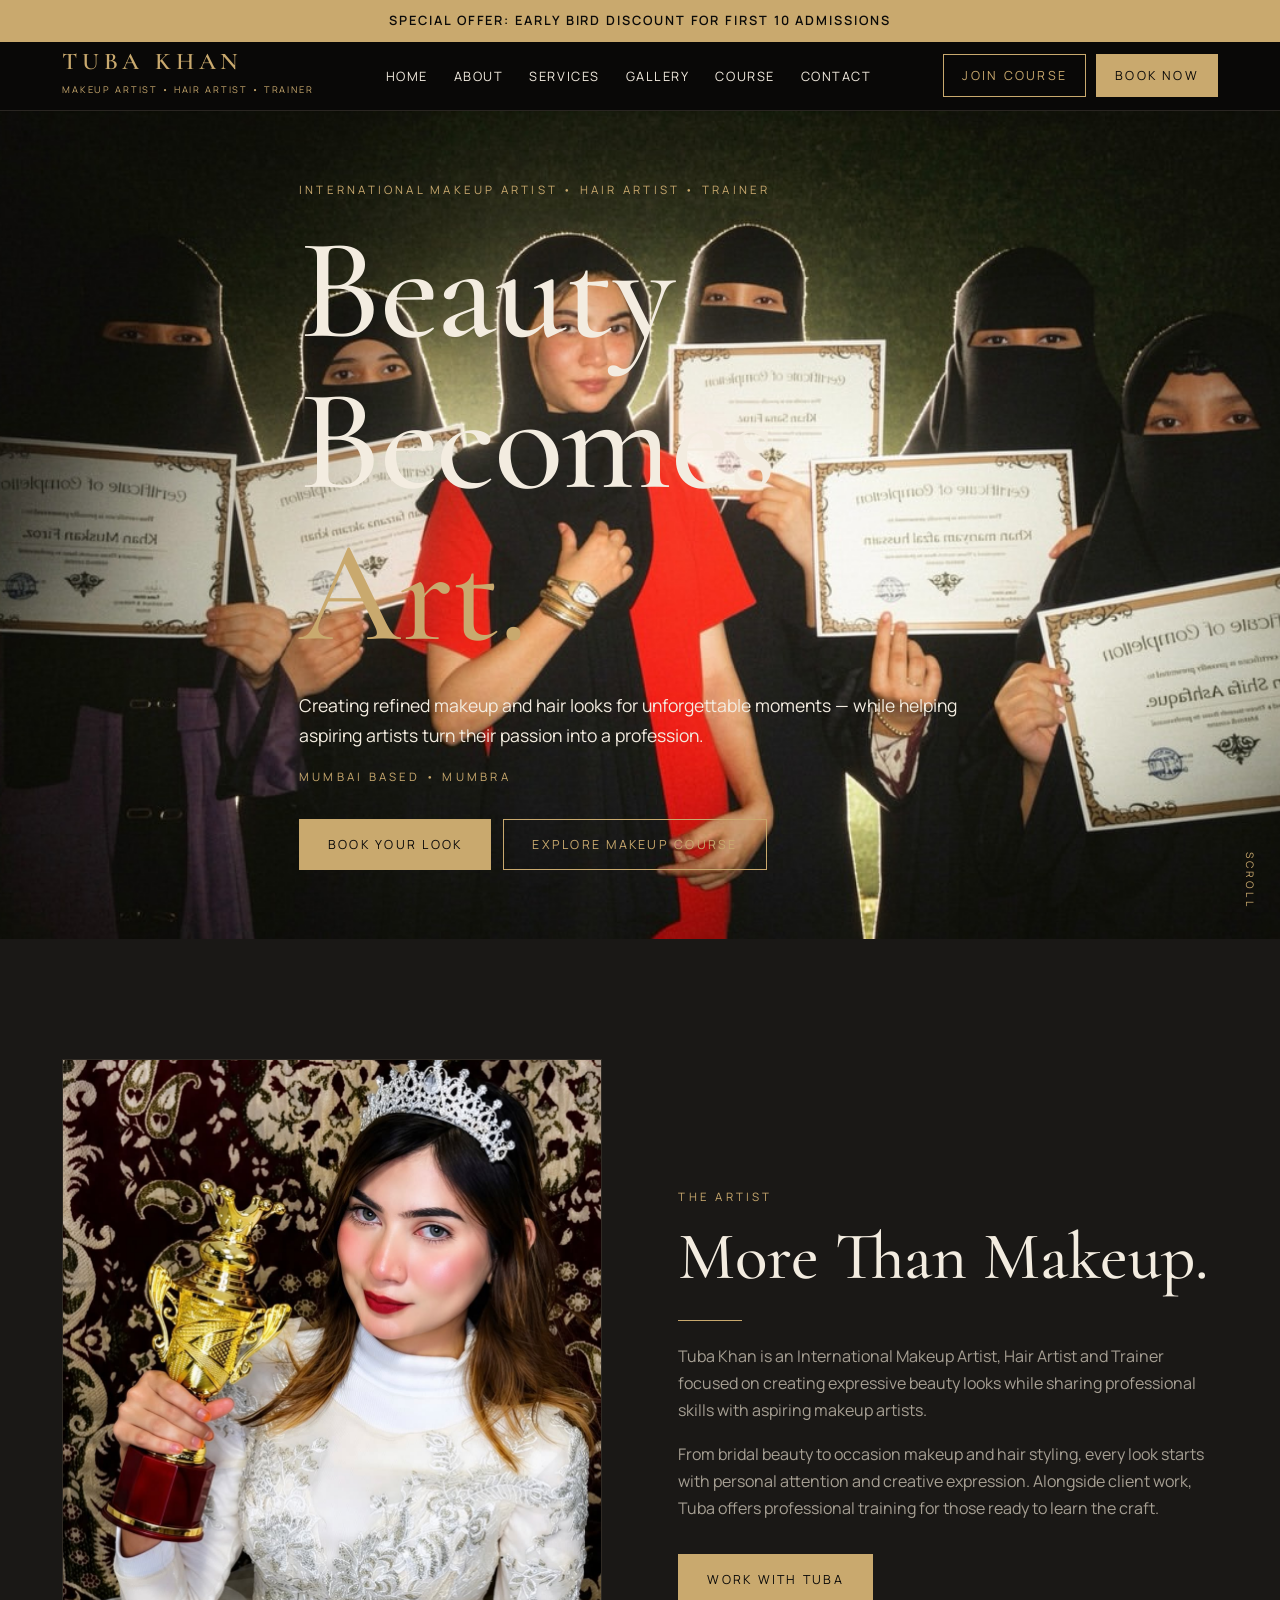
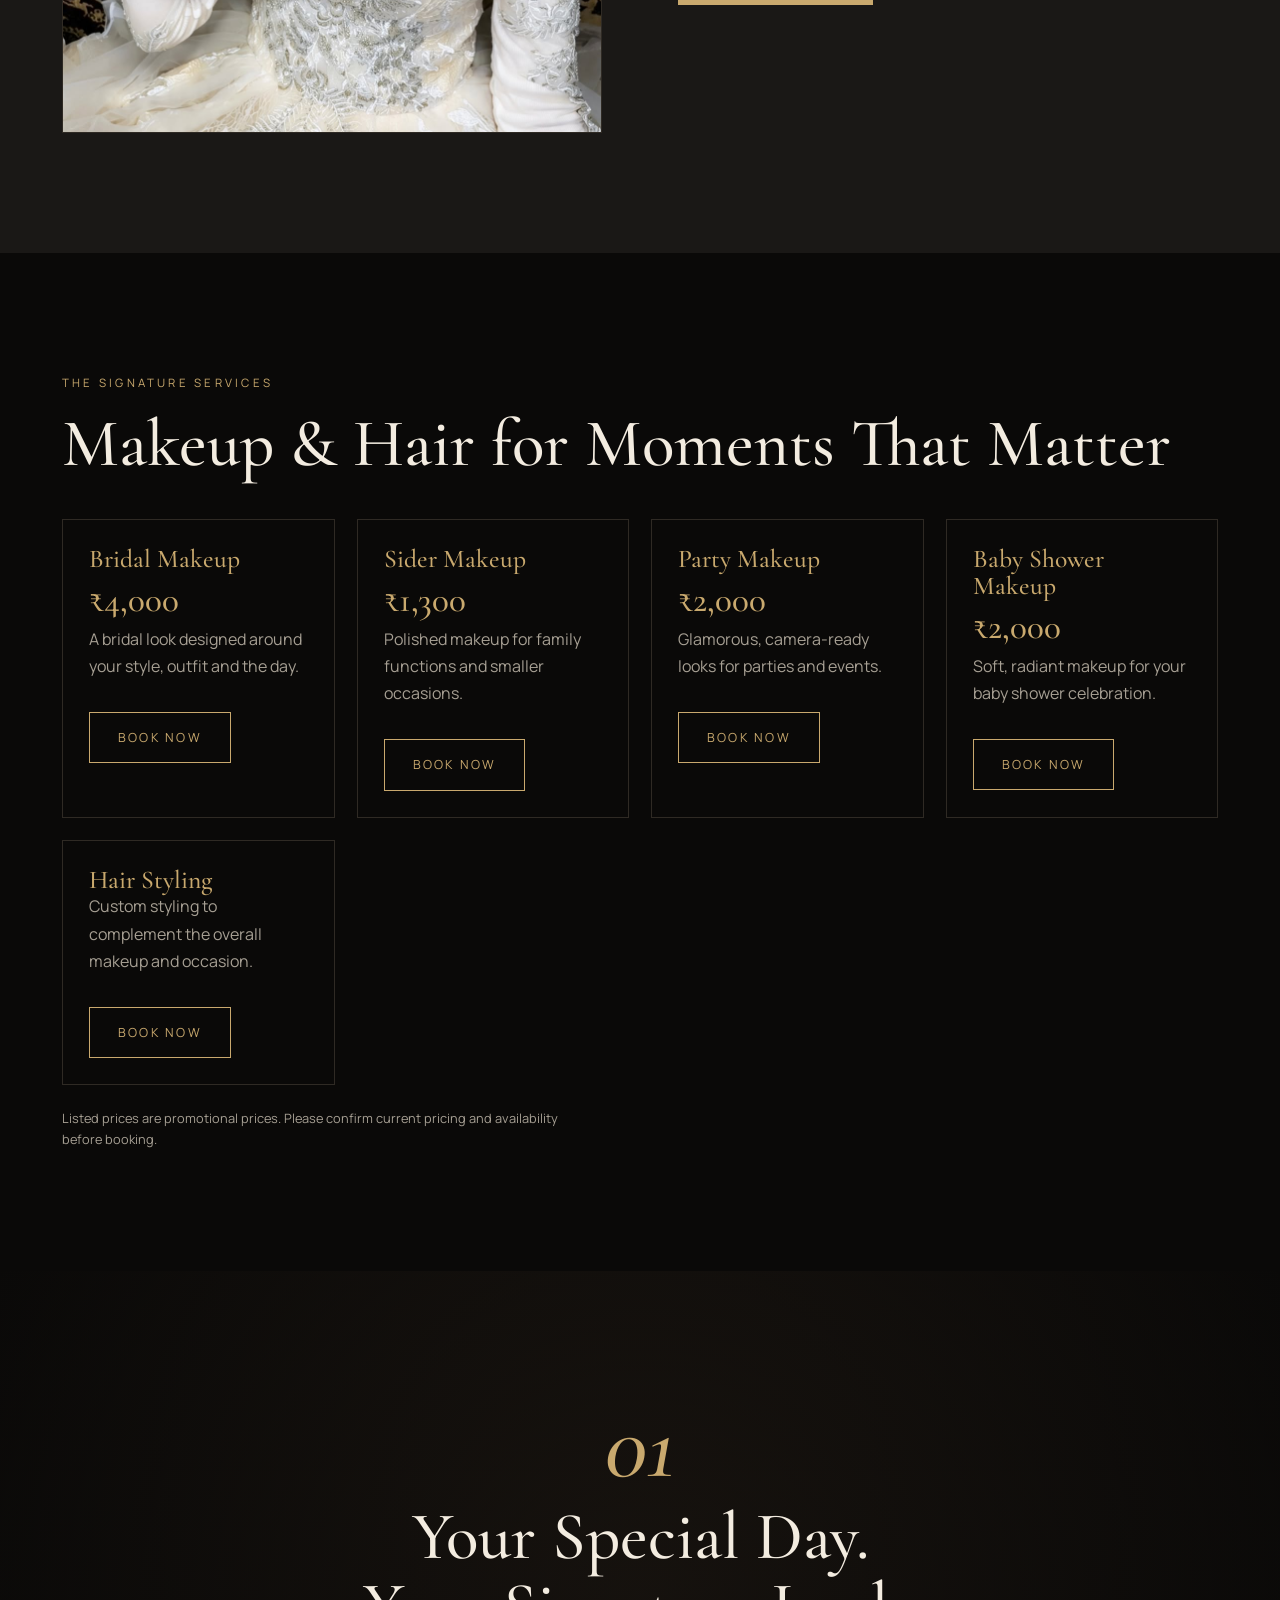
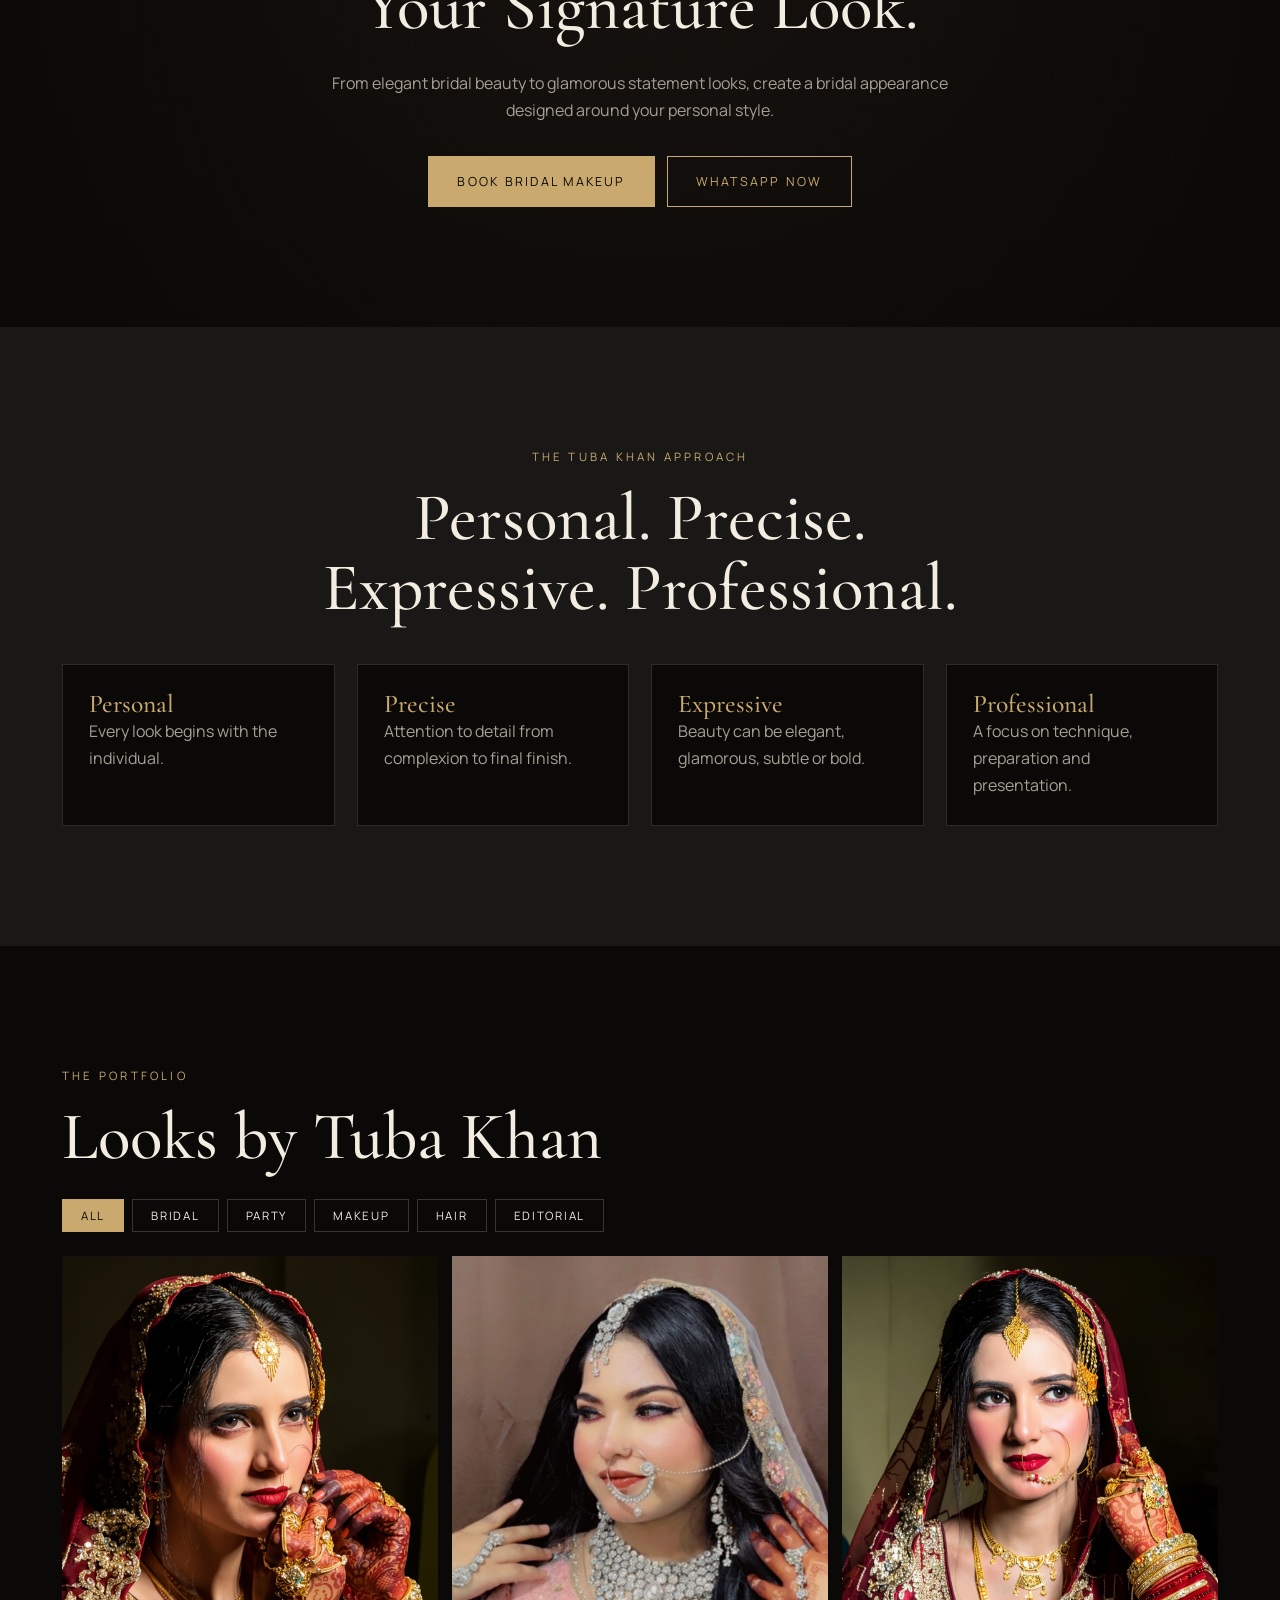
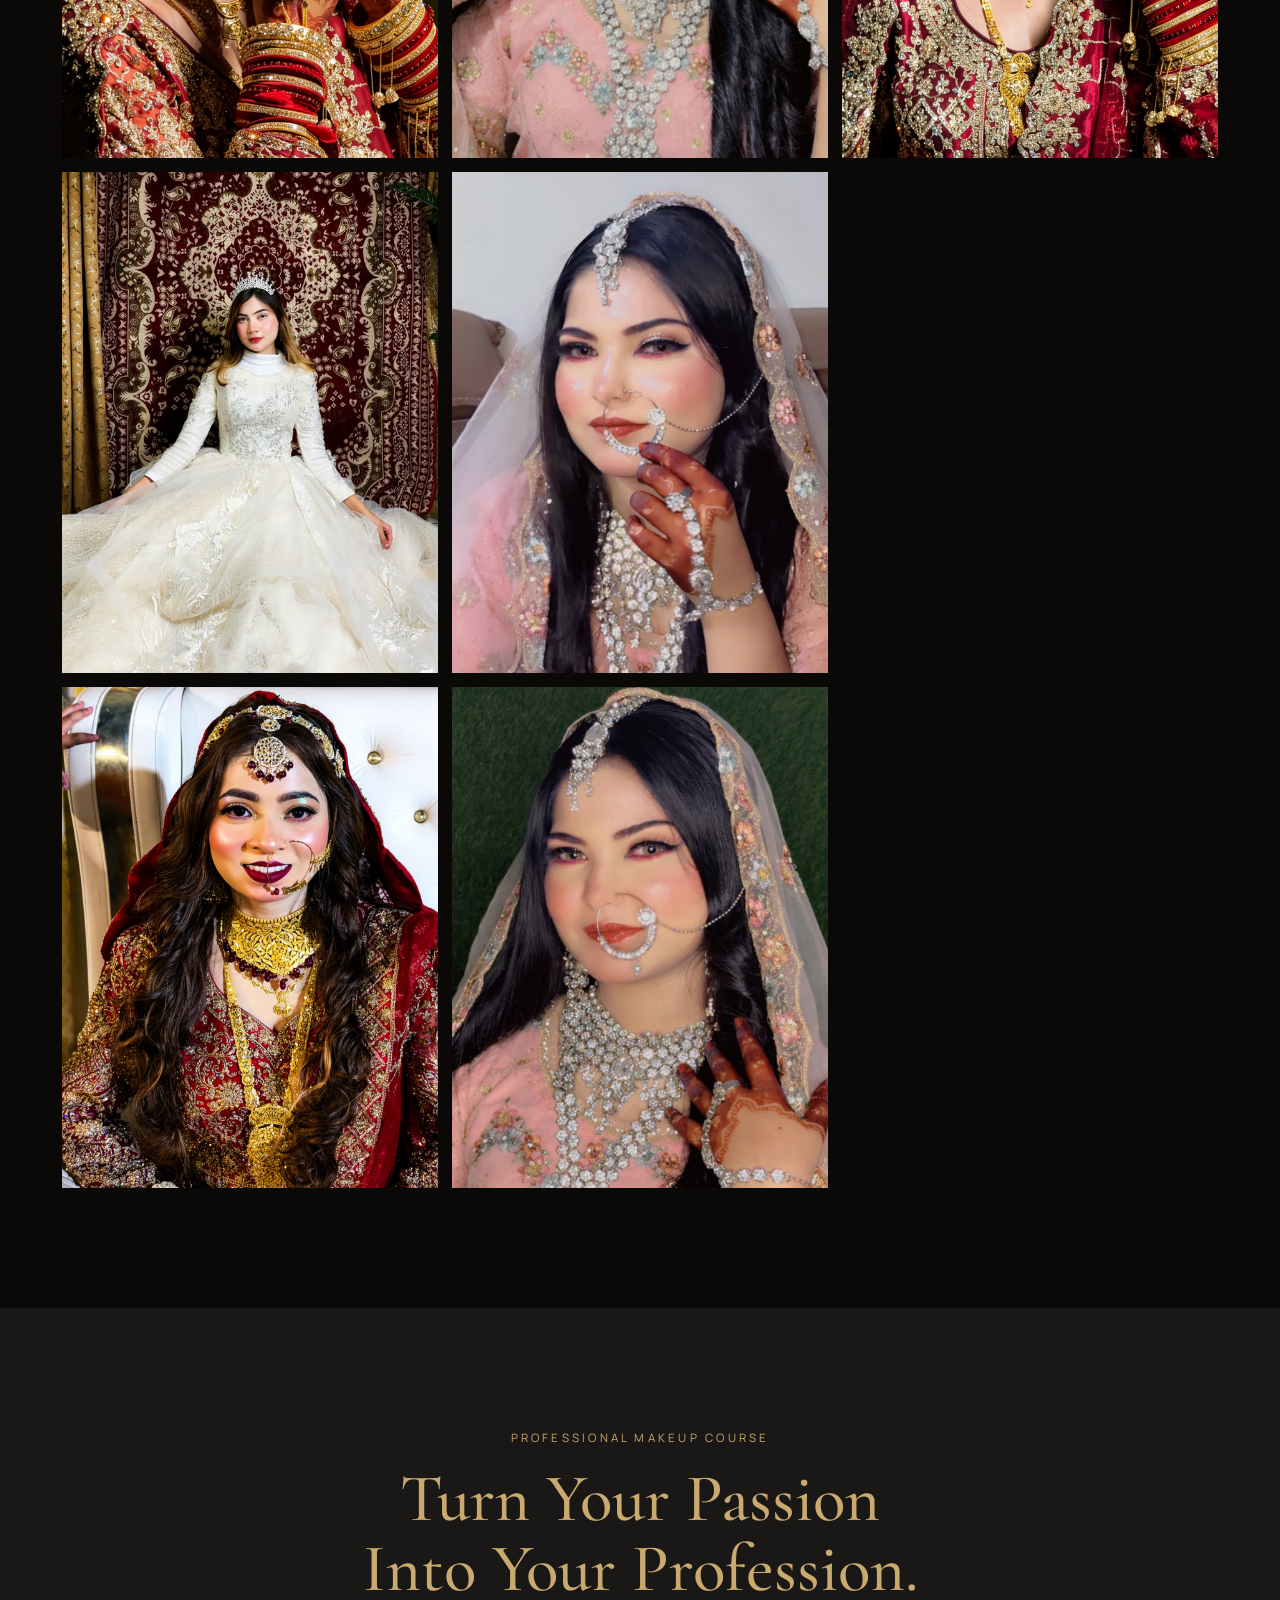
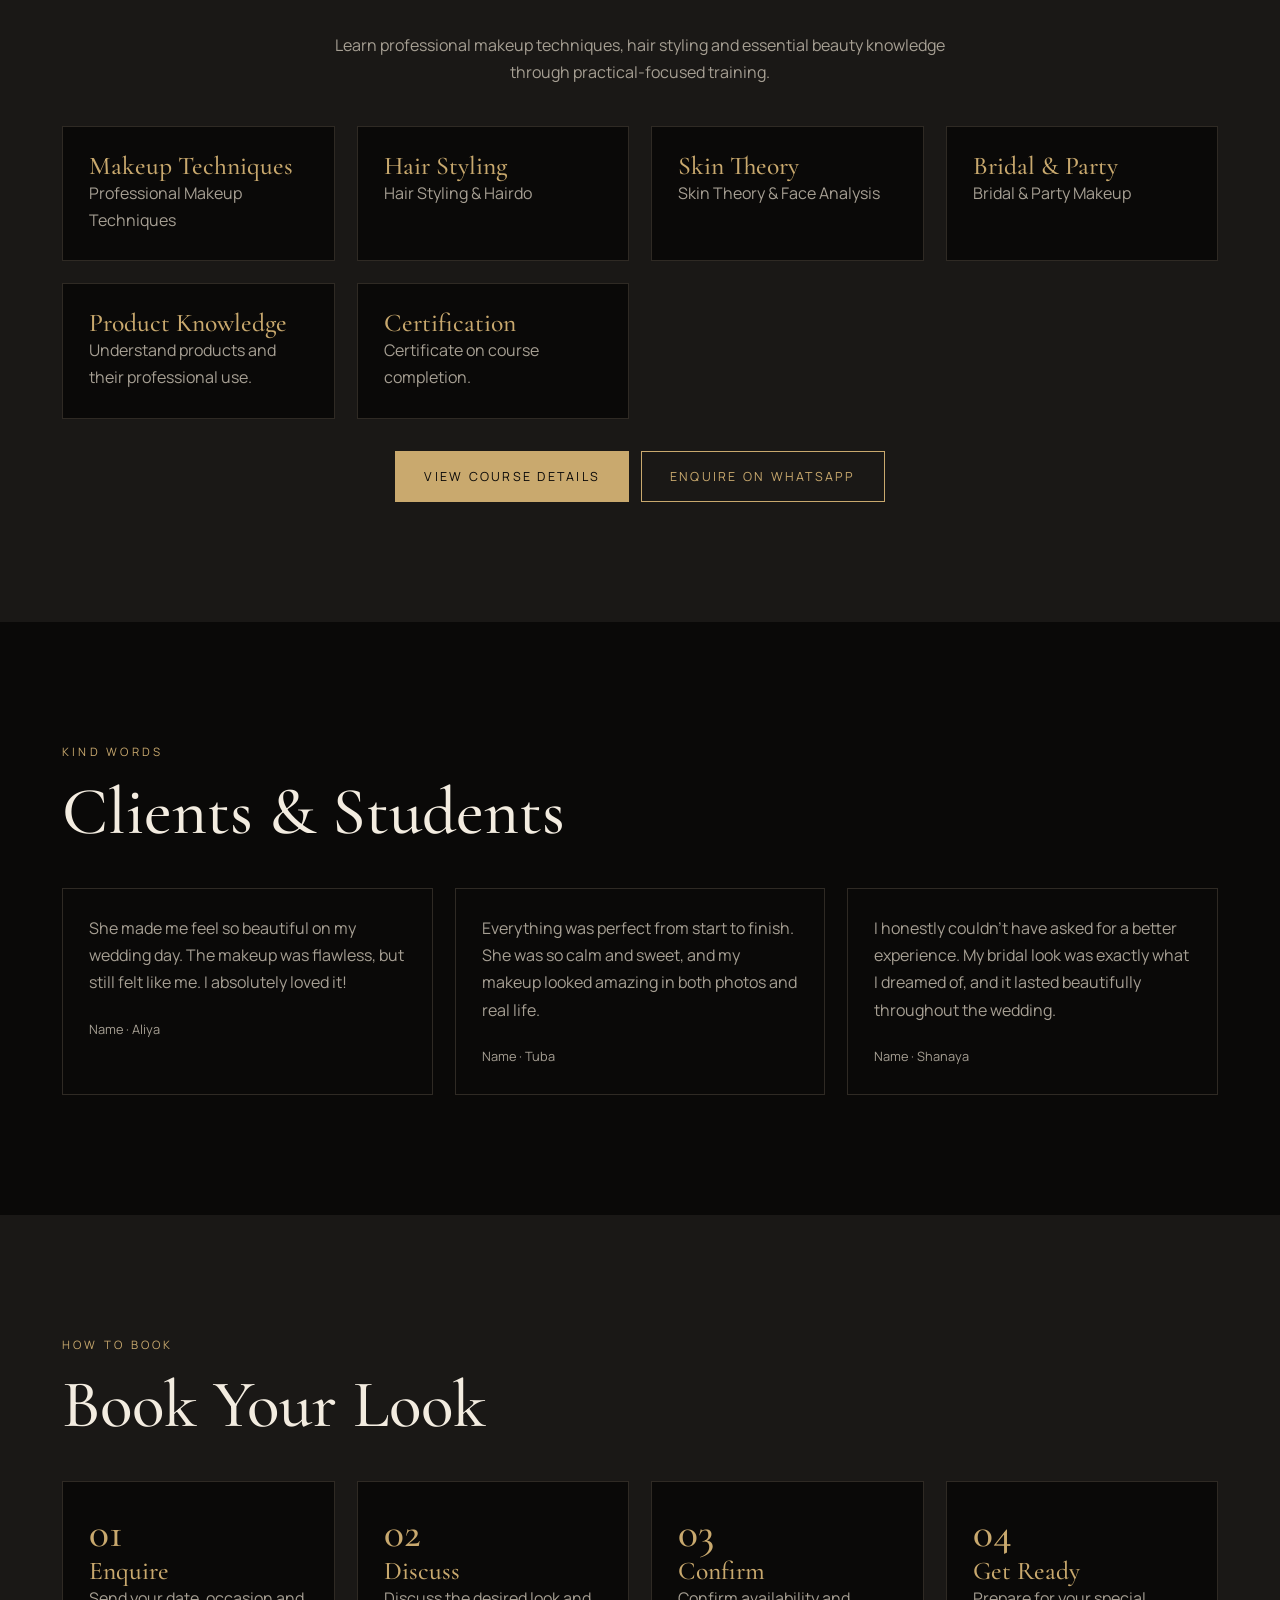
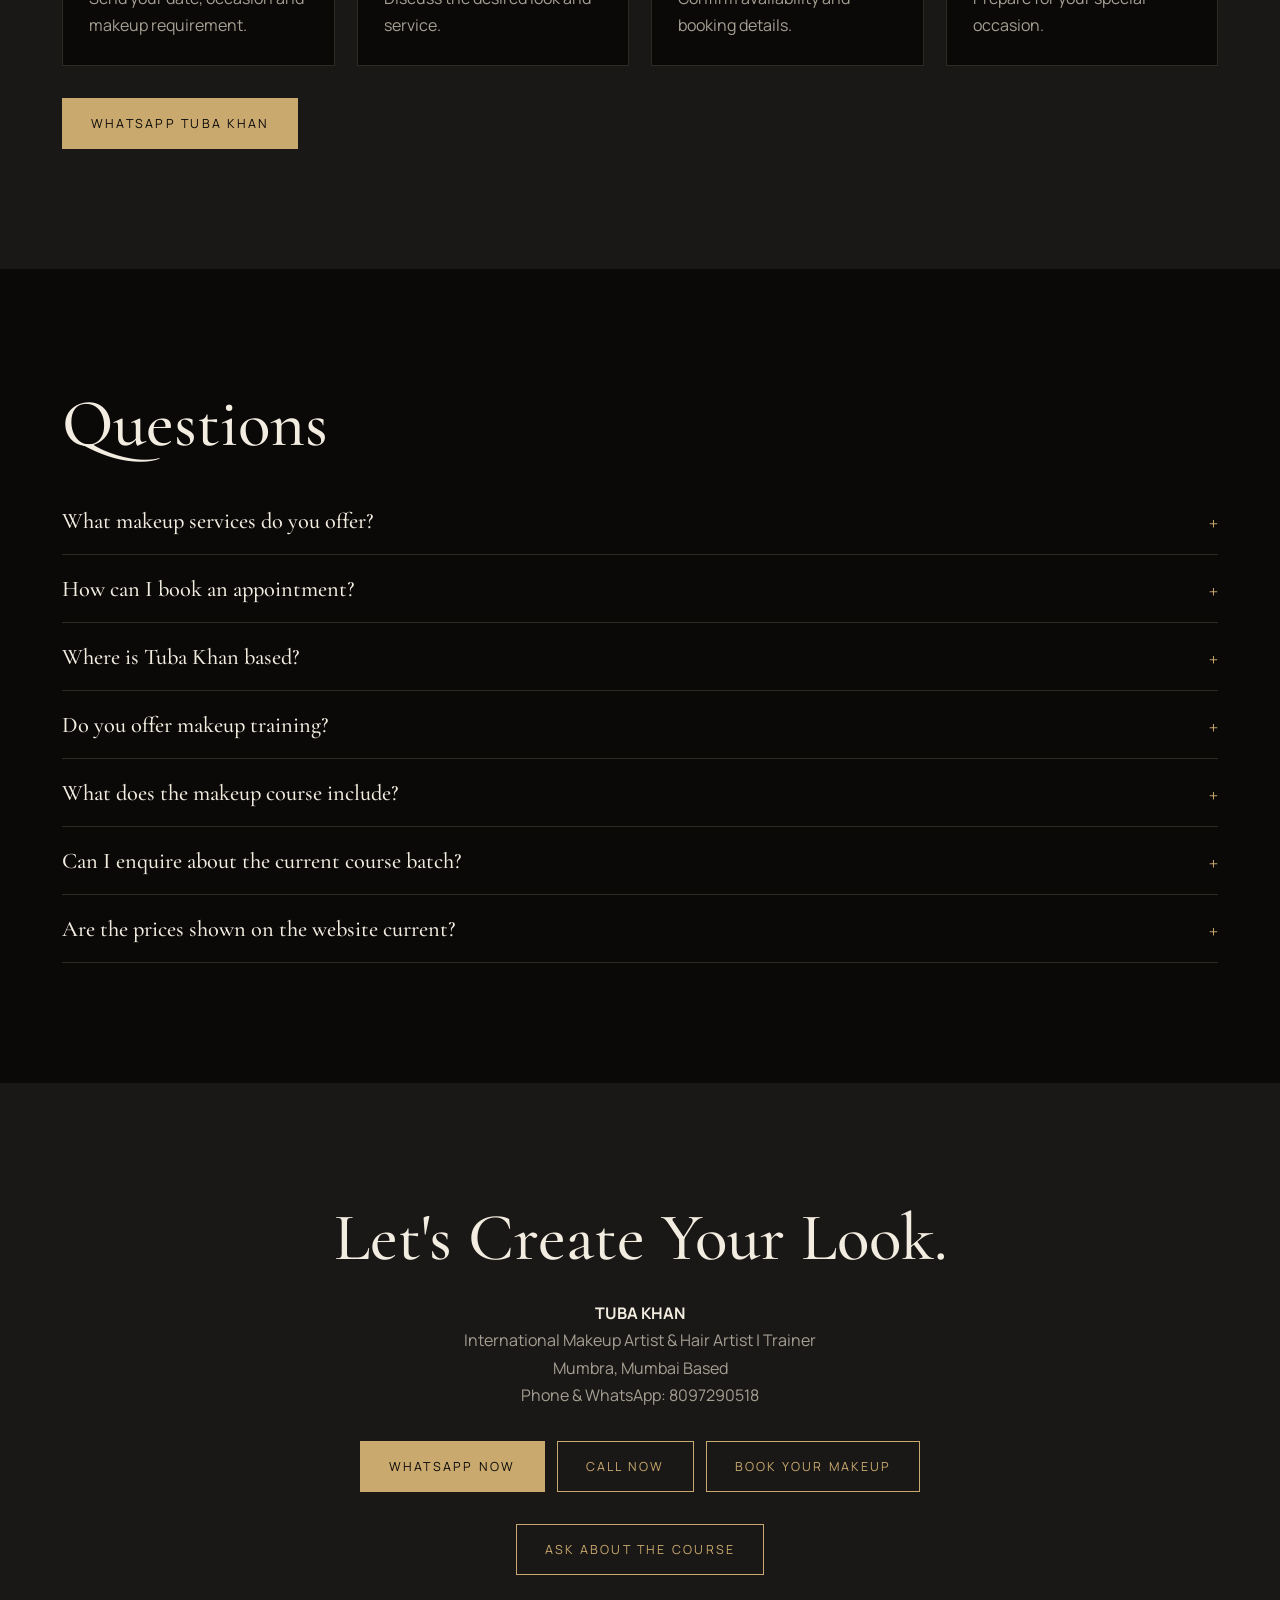
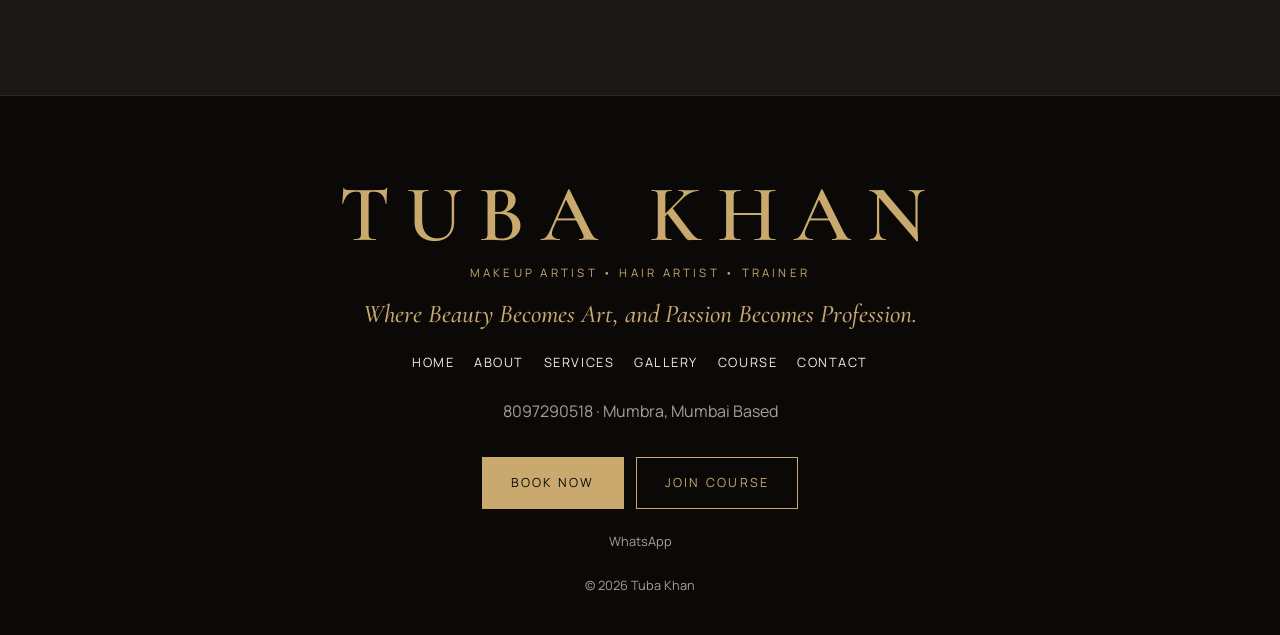
==== index.html @ ccaae935 "Tuba Makeup" ====
<!DOCTYPE html>
<html lang="en">
<head>
<meta charset="utf-8">
<meta name="viewport" content="width=device-width,initial-scale=1">
<title>Tuba Khan | International Makeup Artist, Hair Artist &amp; Trainer</title>
<meta name="description" content="Tuba Khan is an International Makeup Artist, Hair Artist and Trainer based in Mumbra, Mumbai, offering bridal and occasion makeup services along with professional makeup training.">
<link rel="canonical" href="https://YOUR-DOMAIN.com/"><!-- Replace with real domain -->
<meta property="og:title" content="Tuba Khan | Makeup Artist, Hair Artist &amp; Trainer">
<meta property="og:description" content="Bridal and occasion makeup, hair styling and professional makeup training in Mumbra, Mumbai.">
<meta property="og:type" content="website">
<meta property="og:image" content="images/hero/hero.jpg">
<link rel="preconnect" href="https://fonts.googleapis.com"><link rel="preconnect" href="https://fonts.gstatic.com" crossorigin>
<link href="https://fonts.googleapis.com/css2?family=Cormorant+Garamond:ital,wght@0,500;0,600;1,500&family=Manrope:wght@400;600&display=swap" rel="stylesheet">
<link rel="stylesheet" href="css/style.css">
<script type="application/ld+json">{"@context":"https://schema.org","@type":"Person","name":"Tuba Khan","jobTitle":"International Makeup Artist & Hair Artist | Trainer","telephone":"+918097290518","address":{"@type":"PostalAddress","addressLocality":"Mumbra, Mumbai","addressCountry":"IN"}}</script>
</head>
<body id="top">
<div id="site-header"></div>
<main>

<!-- HERO: put a strong photo at images/hero/hero.jpg -->
<section class="hero">
  <img class="bg" src="images/hero/hero.jpg" alt="Bridal makeup by Tuba Khan" onerror="this.remove()">
  <div class="wrap">
    <span class="lbl">International Makeup Artist • Hair Artist • Trainer</span>
    <h1><span>Beauty</span><span>Becomes</span><span>Art.</span></h1>
    <p style="margin-top:1.4rem;font-size:1.1rem;color:var(--iv)">Creating refined makeup and hair looks for unforgettable moments — while helping aspiring artists turn their passion into a profession.</p>
    <p class="lbl" style="margin-top:1rem">Mumbai Based • Mumbra</p>
    <div class="btns"><a class="btn fill" data-wa="general" href="#">Book Your Look</a><a class="btn" href="course.html">Explore Makeup Course</a></div>
  </div>
  <span class="scroll">SCROLL</span>
</section>

<section class="alt" id="about">
  <div class="wrap split">
    <div data-img="images/artist/tuba-khan.jpg" data-alt="Portrait of Tuba Khan"></div>
    <div>
      <span class="lbl">The Artist</span>
      <h2>More Than Makeup.</h2>
      <div class="rule"></div>
      <p>Tuba Khan is an International Makeup Artist, Hair Artist and Trainer focused on creating expressive beauty looks while sharing professional skills with aspiring makeup artists.</p>
      <p style="margin-top:1rem">From bridal beauty to occasion makeup and hair styling, every look starts with personal attention and creative expression. Alongside client work, Tuba offers professional training for those ready to learn the craft.</p>
      <div class="btns"><a class="btn fill" data-wa="general" href="#">Work With Tuba</a></div>
    </div>
  </div>
</section>

<section id="services">
  <div class="wrap">
    <span class="lbl">The Signature Services</span>
    <h2>Makeup &amp; Hair for Moments That Matter</h2>
    <div class="grid" id="service-list"></div>
    <p class="note">Listed prices are promotional prices. Please confirm current pricing and availability before booking.</p>
  </div>
</section>

<section class="bridal">
  <div class="wrap">
    <p class="big" style="font-size:6rem;margin:auto">01</p>
    <h2>Your Special Day.<br>Your Signature Look.</h2>
    <p>From elegant bridal beauty to glamorous statement looks, create a bridal appearance designed around your personal style.</p>
    <div class="btns"><a class="btn fill" data-wa="general" href="#">Book Bridal Makeup</a><a class="btn" data-wa="general" href="#">WhatsApp Now</a></div>
  </div>
</section>

<section class="alt">
  <div class="wrap center">
    <span class="lbl">The Tuba Khan Approach</span>
    <h2>Personal. Precise.<br>Expressive. Professional.</h2>
    <div class="grid" style="text-align:left">
      <div class="card"><h3>Personal</h3><p>Every look begins with the individual.</p></div>
      <div class="card"><h3>Precise</h3><p>Attention to detail from complexion to final finish.</p></div>
      <div class="card"><h3>Expressive</h3><p>Beauty can be elegant, glamorous, subtle or bold.</p></div>
      <div class="card"><h3>Professional</h3><p>A focus on technique, preparation and presentation.</p></div>
    </div>
  </div>
</section>

<section id="gallery">
  <div class="wrap">
    <span class="lbl">The Portfolio</span>
    <h2>Looks by Tuba Khan</h2>
    <!-- Add new gallery images to images/gallery/ and add one entry to galleryImages in script.js. -->
    <div class="filters" id="filters"></div>
    <div class="masonry" id="gallery-grid"></div>
  </div>
</section>

<section class="alt center">
  <div class="wrap">
    <span class="lbl">Professional Makeup Course</span>
    <h2 style="color:var(--gd)">Turn Your Passion<br>Into Your Profession.</h2>
    <p>Learn professional makeup techniques, hair styling and essential beauty knowledge through practical-focused training.</p>
    <div class="grid" style="text-align:left">
      <div class="card"><h3>Makeup Techniques</h3><p>Professional Makeup Techniques</p></div>
      <div class="card"><h3>Hair Styling</h3><p>Hair Styling &amp; Hairdo</p></div>
      <div class="card"><h3>Skin Theory</h3><p>Skin Theory &amp; Face Analysis</p></div>
      <div class="card"><h3>Bridal &amp; Party</h3><p>Bridal &amp; Party Makeup</p></div>
      <div class="card"><h3>Product Knowledge</h3><p>Understand products and their professional use.</p></div>
      <div class="card"><h3>Certification</h3><p>Certificate on course completion.</p></div>
    </div>
    <div class="btns" style="justify-content:center"><a class="btn fill" href="course.html">View Course Details</a><a class="btn" data-wa="course" href="#">Enquire on WhatsApp</a></div>
  </div>
</section>

<section>
  <div class="wrap">
    <span class="lbl">Kind Words</span>
    <h2>Clients &amp; Students</h2>
    <div class="grid">
      <!-- Replace with verified client/student testimonial -->
      <div class="card"><p>She made me feel so beautiful on my wedding day. The makeup was flawless, but still felt like me. I absolutely loved it!</p><p class="note">Name · Aliya</p></div>
      <!-- Replace with verified client/student testimonial -->
      <div class="card"><p>Everything was perfect from start to finish. She was so calm and sweet, and my makeup looked amazing in both photos and real life.</p><p class="note">Name · Tuba</p></div>
      <!-- Replace with verified client/student testimonial -->
      <div class="card"><p>I honestly couldn’t have asked for a better experience. My bridal look was exactly what I dreamed of, and it lasted beautifully throughout the wedding.</p><p class="note">Name · Shanaya</p></div>
    </div>
  </div>
</section>

<section class="alt">
  <div class="wrap">
    <span class="lbl">How to book</span>
    <h2>Book Your Look</h2>
    <div class="grid steps">
      <div class="card"><h3>Enquire</h3><p>Send your date, occasion and makeup requirement.</p></div>
      <div class="card"><h3>Discuss</h3><p>Discuss the desired look and service.</p></div>
      <div class="card"><h3>Confirm</h3><p>Confirm availability and booking details.</p></div>
      <div class="card"><h3>Get Ready</h3><p>Prepare for your special occasion.</p></div>
    </div>
    <div class="btns"><a class="btn fill" data-wa="general" href="#">WhatsApp Tuba Khan</a></div>
  </div>
</section>

<section>
  <div class="wrap">
    <h2>Questions</h2>
    <details><summary>What makeup services do you offer?</summary><p>Bridal makeup, sider makeup, party makeup, baby shower makeup and other occasion-based makeup services.</p></details>
    <details><summary>How can I book an appointment?</summary><p>Contact Tuba Khan through WhatsApp or phone.</p></details>
    <details><summary>Where is Tuba Khan based?</summary><p>Mumbra, Mumbai based.</p></details>
    <details><summary>Do you offer makeup training?</summary><p>Yes. Professional makeup training is offered.</p></details>
    <details><summary>What does the makeup course include?</summary><p>Professional makeup techniques, hair styling, skin theory and face analysis, bridal and party makeup, product knowledge, practical training and certification.</p></details>
    <details><summary>Can I enquire about the current course batch?</summary><p>Yes. Contact directly through WhatsApp for current batch information.</p></details>
    <details><summary>Are the prices shown on the website current?</summary><p>Prices displayed from promotional material should be confirmed directly before booking.</p></details>
  </div>
</section>

<section class="alt center" id="contact">
  <div class="wrap">
    <h2>Let's Create Your Look.</h2>
    <p><strong style="color:var(--iv)">TUBA KHAN</strong><br>International Makeup Artist &amp; Hair Artist | Trainer<br>Mumbra, Mumbai Based<br>Phone &amp; WhatsApp: 8097290518</p>
    <div class="btns" style="justify-content:center"><a class="btn fill" data-wa="general" href="#">WhatsApp Now</a><a class="btn" data-tel href="#">Call Now</a><a class="btn" data-wa="general" href="#">Book Your Makeup</a></div>
    <div class="btns" style="justify-content:center"><a class="btn" data-wa="course" href="#">Ask About the Course</a></div>
  </div>
</section>

</main>
<div id="site-footer"></div>
<script src="js/script.js"></script>
</body>
</html>
---- css/style.css ----
/* TUBA KHAN — Black-tie beauty. Edit colours here. */
:root {
    --bk: #0a0908;
    --ch: #1a1816;
    --gd: #c9a96e;
    --iv: #f3ece0;
    --rs: #b99a94;
    --mut: #a69f93;
    --hd: "Cormorant Garamond", Georgia, serif;
    --bd: Manrope, system-ui, sans-serif
}


* {
    box-sizing: border-box;
    margin: 0
}

html {
    scroll-behavior: smooth;
    scroll-padding-top: 80px
}

body {
    background: var(--bk);
    color: var(--iv);
    font: 400 16px/1.7 var(--bd);
    overflow-x: hidden;
    padding-bottom: 56px
}

img {
    max-width: 100%;
    display: block
}

a {
    color: inherit;
    text-decoration: none
}

:focus-visible {
    outline: 2px solid var(--gd);
    outline-offset: 3px
}

h1,
h2,
h3 {
    font-family: var(--hd);
    font-weight: 500;
    line-height: 1.05;
    color: var(--iv)
}

h1 {
    font-size: clamp(3.4rem, 13vw, 9rem);
    letter-spacing: -.01em
}

h2 {
    font-size: clamp(2.2rem, 6vw, 4.2rem);
    margin-bottom: .4em
}

h3 {
    font-size: 1.6rem;
    color: var(--gd)
}

p {
    max-width: 62ch;
    color: var(--mut)
}

.wrap {
    max-width: 1200px;
    margin: auto;
    padding: 0 22px
}

section {
    padding: clamp(64px, 10vw, 120px) 0
}

.alt {
    background: var(--ch)
}

.lbl {
    font-size: .72rem;
    letter-spacing: .28em;
    text-transform: uppercase;
    color: var(--gd);
    margin-bottom: 1rem;
    display: block
}

.lbl2{
    color: var(--bk);
}

.rule {
    width: 64px;
    height: 1px;
    background: var(--gd);
    margin: 1.4rem 0
}

.btn {
    display: inline-block;
    padding: 14px 28px;
    border: 1px solid var(--gd);
    color: var(--gd);
    font-size: .78rem;
    letter-spacing: .18em;
    text-transform: uppercase;
    background: none;
    cursor: pointer;
    transition: .25s
}

.btn:hover,
.btn.fill {
    background: var(--gd);
    color: var(--bk)
}

.btn.fill:hover {
    background: var(--iv);
    border-color: var(--iv)
}

.btns {
    display: flex;
    flex-wrap: wrap;
    gap: 12px;
    margin-top: 2rem
}

/* nav */
header {
    position: sticky;
    top: 0;
    z-index: 50;
    background: rgba(10, 9, 8, .92);
    backdrop-filter: blur(8px);
    border-bottom: 1px solid #2a2622
}

.nav {
    display: flex;
    align-items: center;
    justify-content: space-between;
    height: 68px
}

.brand b {
    font: 600 1.5rem var(--hd);
    letter-spacing: .2em;
    display: block;
    line-height: 1;
    color: var(--gd);
}

.brand small {
    font-size: .58rem;
    letter-spacing: .2em;
    color: var(--gd)
}

nav ul {
    display: flex;
    gap: 26px;
    list-style: none;
    padding: 0
}

nav a {
    font-size: .8rem;
    letter-spacing: .12em;
    text-transform: uppercase
}

nav a:hover {
    color: var(--gd)
}

.cta2 {
    display: flex;
    gap: 10px;
    align-items: center
}

.cta2 .btn {
    padding: 10px 18px
}

.burger {
    display: none;
    background: none;
    border: 0;
    color: var(--gd);
    font-size: 1.8rem;
    cursor: pointer
}

@media(max-width:900px) {
    .burger {
        display: block
    }

    .cta2 .btn:not(.fill) {
        display: none
    }

    nav {
        position: fixed;
        inset: 68px 0 0;
        background: var(--bk);
        padding: 40px 22px;
        transform: translateY(-110%);
        transition: .35s;
        visibility: hidden
    }

    nav.open {
        transform: none;
        visibility: visible
    }

    nav ul {
        flex-direction: column;
        gap: 22px
    }

    nav a {
        font: 500 2.2rem var(--hd);
        text-transform: none
    }
}

/* hero */
.hero {
    min-height: 92vh;
    display: grid;
    align-items: end;
    padding: 60px 0;
    background: linear-gradient(90deg, var(--bk) 35%, rgba(10, 9, 8, .3)), radial-gradient(circle at 80% 30%, #4a3a28, var(--bk) 60%)
}

.hero img.bg {
    position: absolute;
    inset: 0;
    width: 100%;
    height: 100%;
    object-fit: cover;
    z-index: -1
}

.hero {
    position: relative;
    isolation: isolate;
    overflow: hidden
}

.hero h1 span {
    display: block;
    animation: up 1s both
}

.hero h1 span:nth-child(2) {
    animation-delay: .15s
}

.hero h1 span:nth-child(3) {
    animation-delay: .3s;
    color: var(--gd)
}

.hero p {
    animation: up 1s .5s both
}

.hero .btns {
    animation: up 1s .65s both
}

@keyframes up {
    from {
        opacity: 0;
        transform: translateY(40px)
    }
}

.scroll {
    position: absolute;
    right: 22px;
    bottom: 30px;
    writing-mode: vertical-rl;
    font-size: .65rem;
    letter-spacing: .3em;
    color: var(--gd)
}

/* layout */
.split {
    display: grid;
    grid-template-columns: 1fr 1fr;
    gap: clamp(30px, 6vw, 80px);
    align-items: center
}

@media(max-width:800px) {
    .split {
        grid-template-columns: 1fr
    }
}

.ph {
    background: linear-gradient(145deg, #2c2620, #14110f);
    border: 1px solid #2f2a24;
    position: relative;
    aspect-ratio: 4/5;
    overflow: hidden
}

.ph::after {
    content: attr(data-t);
    position: absolute;
    inset: 0;
    display: grid;
    place-items: center;
    color: #5c5346;
    font-size: .7rem;
    letter-spacing: .2em;
    text-transform: uppercase;
    text-align: center;
    padding: 10px;
    z-index: 0
}

.ph img {
    position: absolute;
    inset: 0;
    width: 100%;
    height: 100%;
    object-fit: cover;
    z-index: 1
}

.grid {
    display: grid;
    grid-template-columns: repeat(auto-fit, minmax(240px, 1fr));
    gap: 22px;
    margin-top: 2.5rem
}

.card {
    border: 1px solid #2f2a24;
    padding: 26px;
    background: var(--bk)
}

.alt .card {
    background: var(--bk)
}

.card .price {
    font: 500 2.2rem var(--hd);
    color: var(--gd);
    margin: .3rem 0
}

.note {
    font-size: .8rem;
    margin-top: 1.4rem;
    color: var(--mut)
}

.big {
    font: italic 500 clamp(1.8rem, 5vw, 3.4rem)/1.15 var(--hd);
    color: var(--gd)
}

.bridal {
    text-align: center;
    background: linear-gradient(rgba(10, 9, 8, .7), rgba(10, 9, 8, .85)), radial-gradient(circle, #3d2f22, var(--bk));
}

.bridal p,
.center p {
    margin: auto
}

.center {
    text-align: center
}

.bridal .btns {
    justify-content: center
}

.steps {
    counter-reset: s
}

.steps .card::before {
    counter-increment: s;
    content: "0" counter(s);
    font: 500 2.6rem var(--hd);
    color: var(--gd);
    display: block
}

/* gallery */
.filters {
    display: flex;
    flex-wrap: wrap;
    gap: 8px;
    margin: 1.5rem 0
}

.filters button {
    background: none;
    border: 1px solid #3a342d;
    color: var(--iv);
    padding: 8px 18px;
    font: .72rem var(--bd);
    letter-spacing: .15em;
    text-transform: uppercase;
    cursor: pointer
}

.filters .on {
    background: var(--gd);
    color: var(--bk);
    border-color: var(--gd)
}

.masonry {
    columns: 3 260px;
    column-gap: 14px
}

.masonry figure {
    break-inside: avoid;
    margin-bottom: 14px;
    cursor: zoom-in;
    overflow: hidden;
    background: var(--ch)
}

.masonry img {
    width: 100%;
    transition: transform .6s
}

.masonry figure:hover img {
    transform: scale(1.05)
}

.lb {
    position: fixed;
    inset: 0;
    background: rgba(0, 0, 0, .95);
    z-index: 100;
    display: none;
    place-items: center
}

.lb.on {
    display: grid
}

.lb img {
    max-height: 88vh;
    max-width: 92vw
}

.lb button {
    position: absolute;
    background: none;
    border: 0;
    color: var(--gd);
    font-size: 2.6rem;
    cursor: pointer;
    padding: 14px
}

.lb .x {
    top: 10px;
    right: 14px
}

.lb .p {
    left: 6px
}

.lb .n {
    right: 6px
}

/* faq, banner, contact */
details {
    border-bottom: 1px solid #2f2a24;
    padding: 20px 0
}

summary {
    font: 500 1.4rem var(--hd);
    cursor: pointer;
    list-style: none;
    display: flex;
    justify-content: space-between
}

summary::after {
    content: "+";
    color: var(--gd)
}

details[open] summary::after {
    content: "–"
}

details p {
    margin-top: 10px
}

.promo {
    background: var(--gd);
    color: var(--bk);
    text-align: center;
    padding: 10px;
    font-size: .8rem;
    letter-spacing: .15em;
    text-transform: uppercase;
    font-weight: 600
}

.admit {
    border: 1px solid var(--gd);
    padding: 36px;
    text-align: center;
    margin-top: 2rem
}

.admit h3 {
    font-size: 2.4rem
}

footer {
    border-top: 1px solid #2a2622;
    padding: 70px 0 30px;
    text-align: center
}

footer .logo {
    font: 600 clamp(2.4rem, 9vw, 5rem) var(--hd);
    letter-spacing: .2em;
    color: var(--gd)
}

footer ul {
    list-style: none;
    padding: 0;
    display: flex;
    flex-wrap: wrap;
    justify-content: center;
    gap: 20px;
    margin: 24px 0;
    font-size: .8rem;
    letter-spacing: .12em;
    text-transform: uppercase
}

footer p {
    margin: 8px auto
}

.bar {
    position: fixed;
    bottom: 0;
    left: 0;
    right: 0;
    z-index: 60;
    display: none;
    grid-template-columns: repeat(3, 1fr);
    background: var(--bk);
    border-top: 1px solid var(--gd)
}

.bar a {
    padding: 16px 0;
    text-align: center;
    font-size: .72rem;
    letter-spacing: .2em;
    text-transform: uppercase;
    color: var(--gd)
}

.bar a:last-child {
    background: var(--gd);
    color: var(--bk)
}

@media(max-width:700px) {
    .bar {
        display: grid
    }
}

@media(min-width:701px) {
    body {
        padding-bottom: 0
    }
}

.top {
    position: fixed;
    right: 16px;
    bottom: 76px;
    z-index: 55;
    width: 42px;
    height: 42px;
    border: 1px solid var(--gd);
    background: var(--bk);
    color: var(--gd);
    cursor: pointer;
    display: none
}

@media(prefers-reduced-motion:reduce) {
    * {
        animation: none !important;
        transition: none !important;
        scroll-behavior: auto !important
    }
}

@media(max-width:500px) {
    .cta2 a:nth-child(2){
        display: none;
    }
}
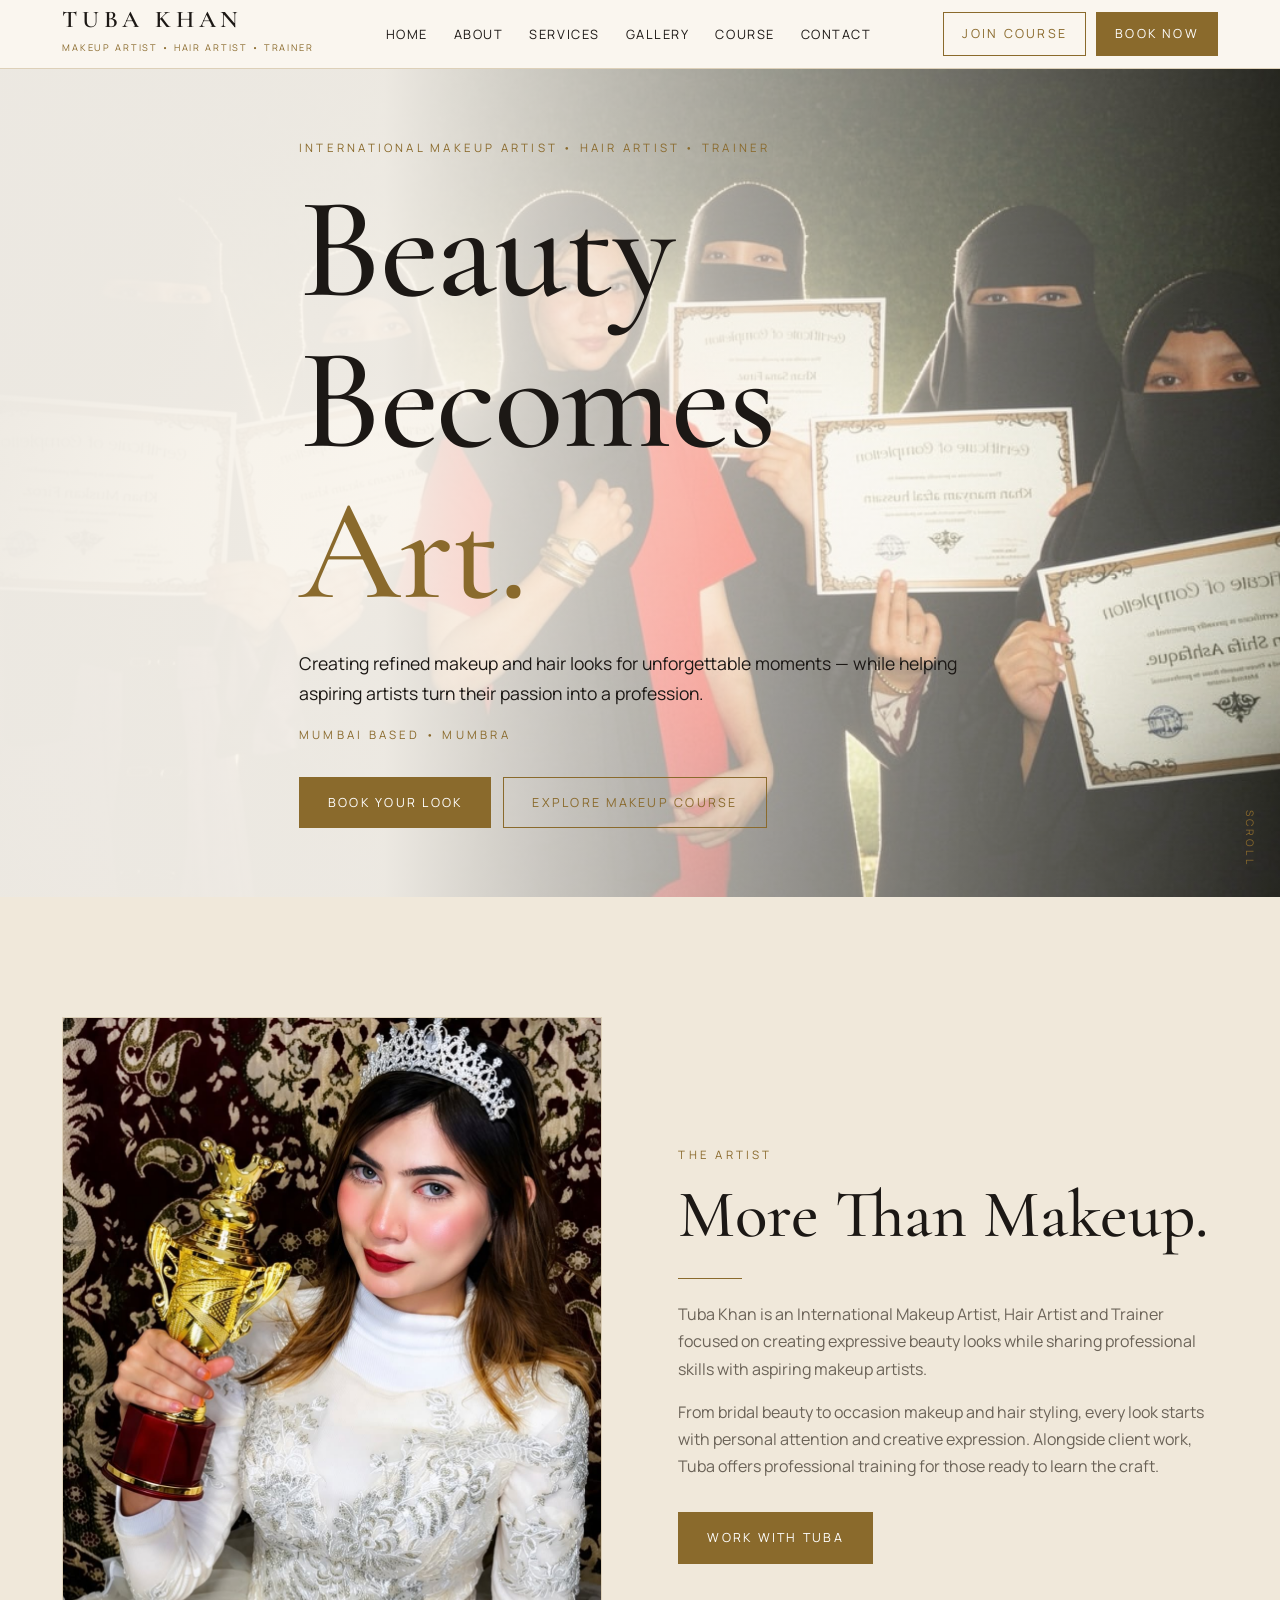
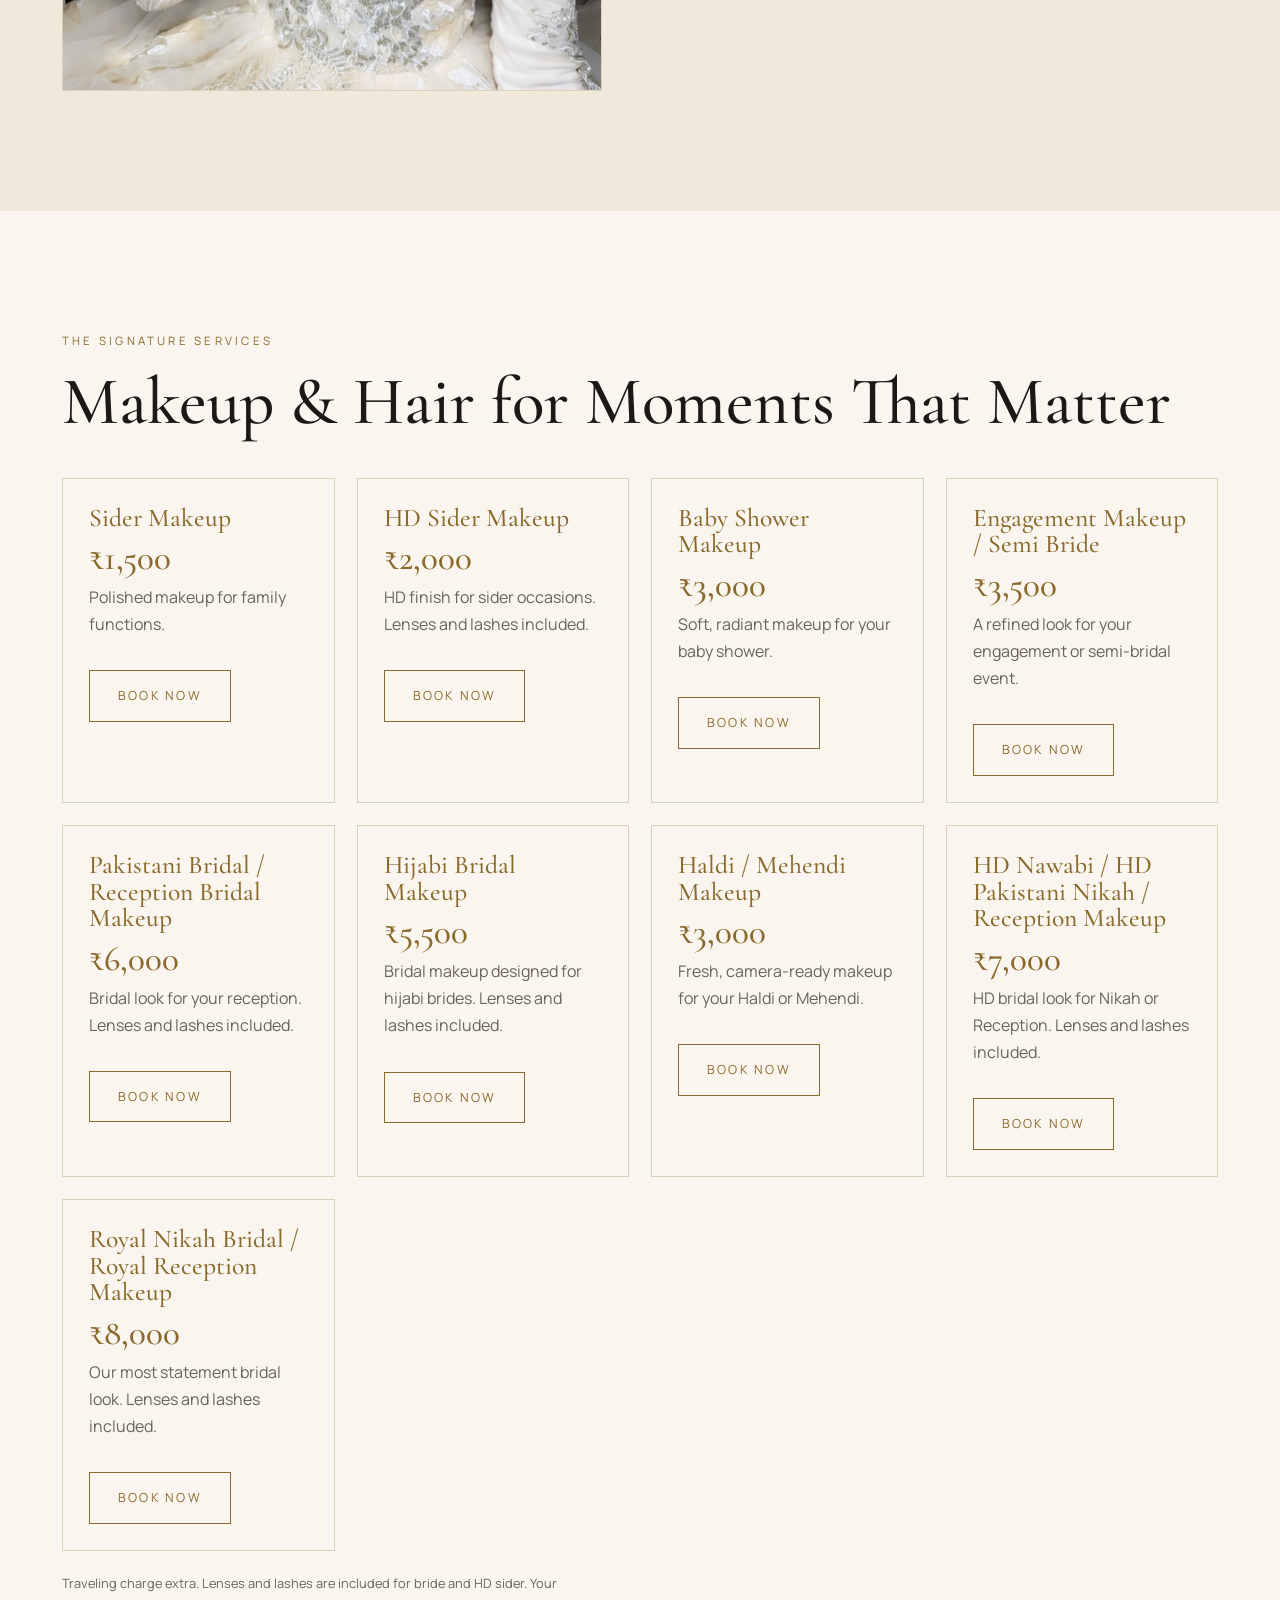
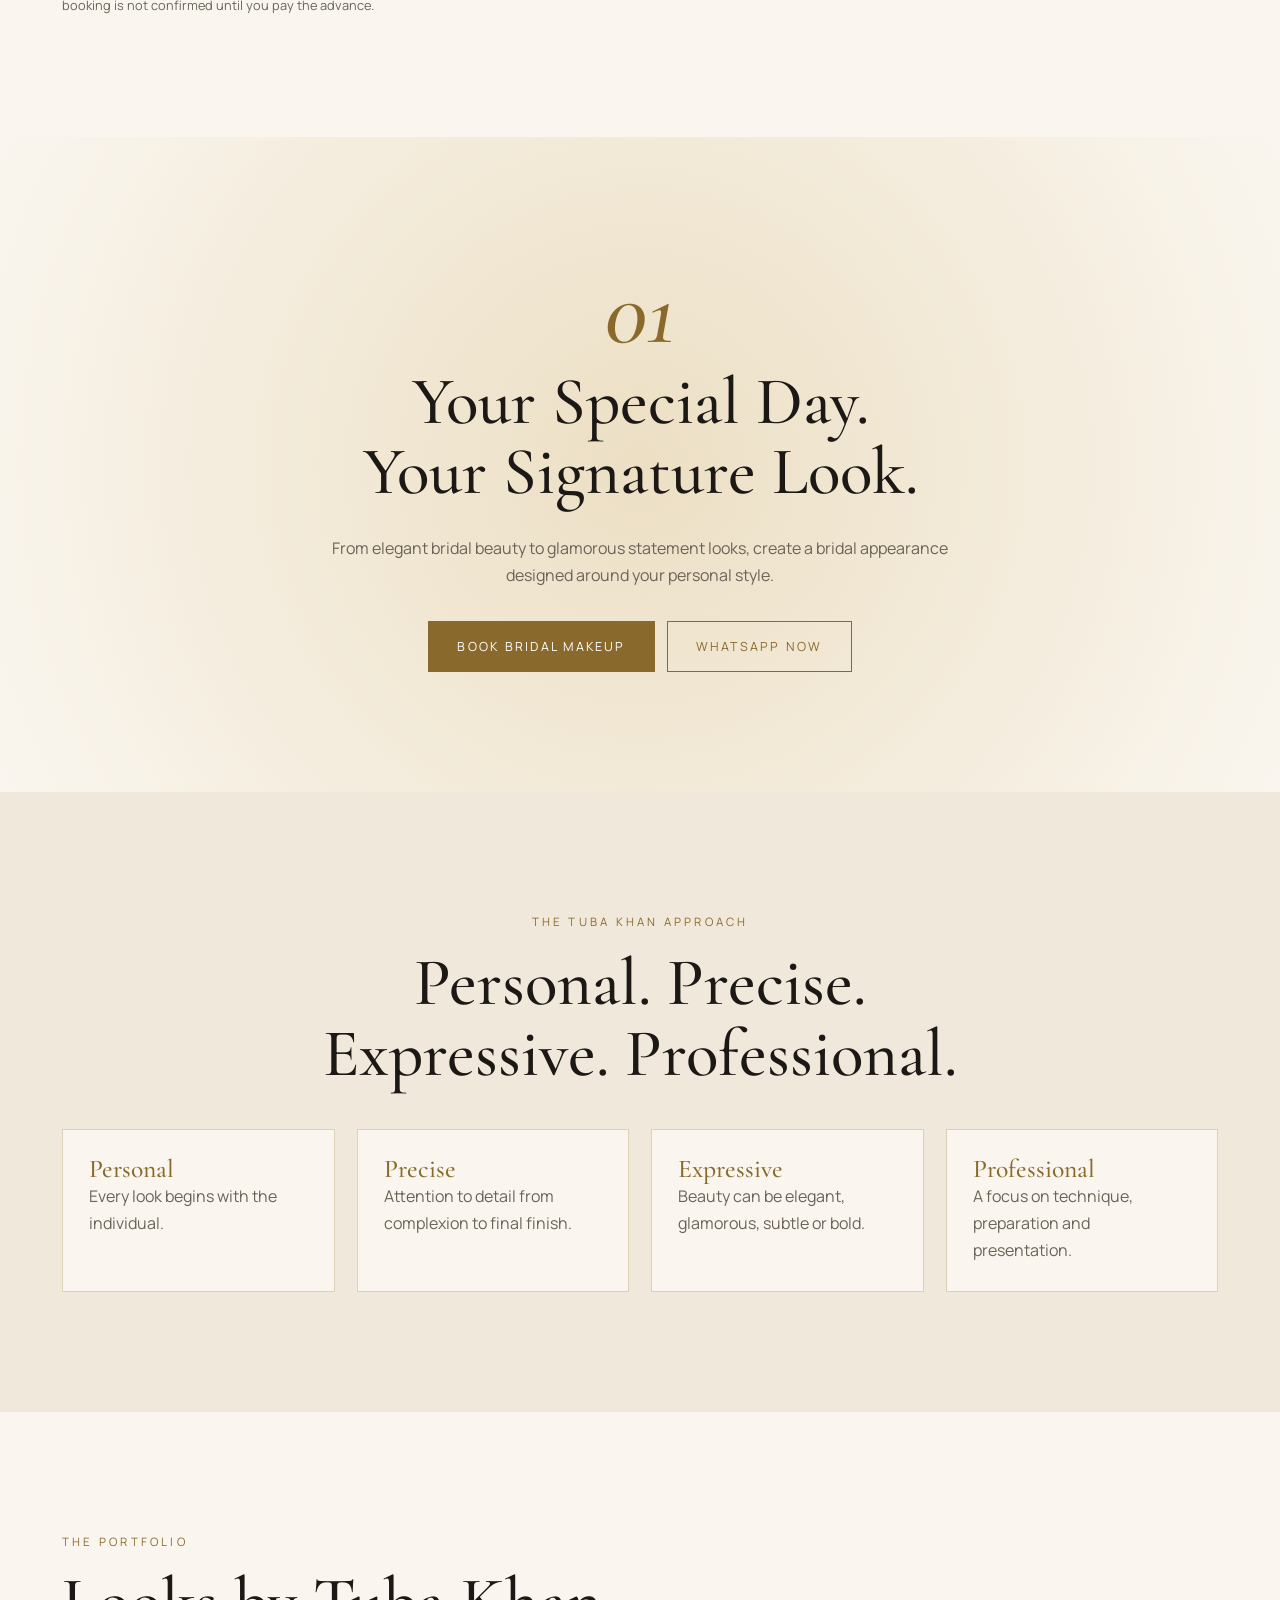
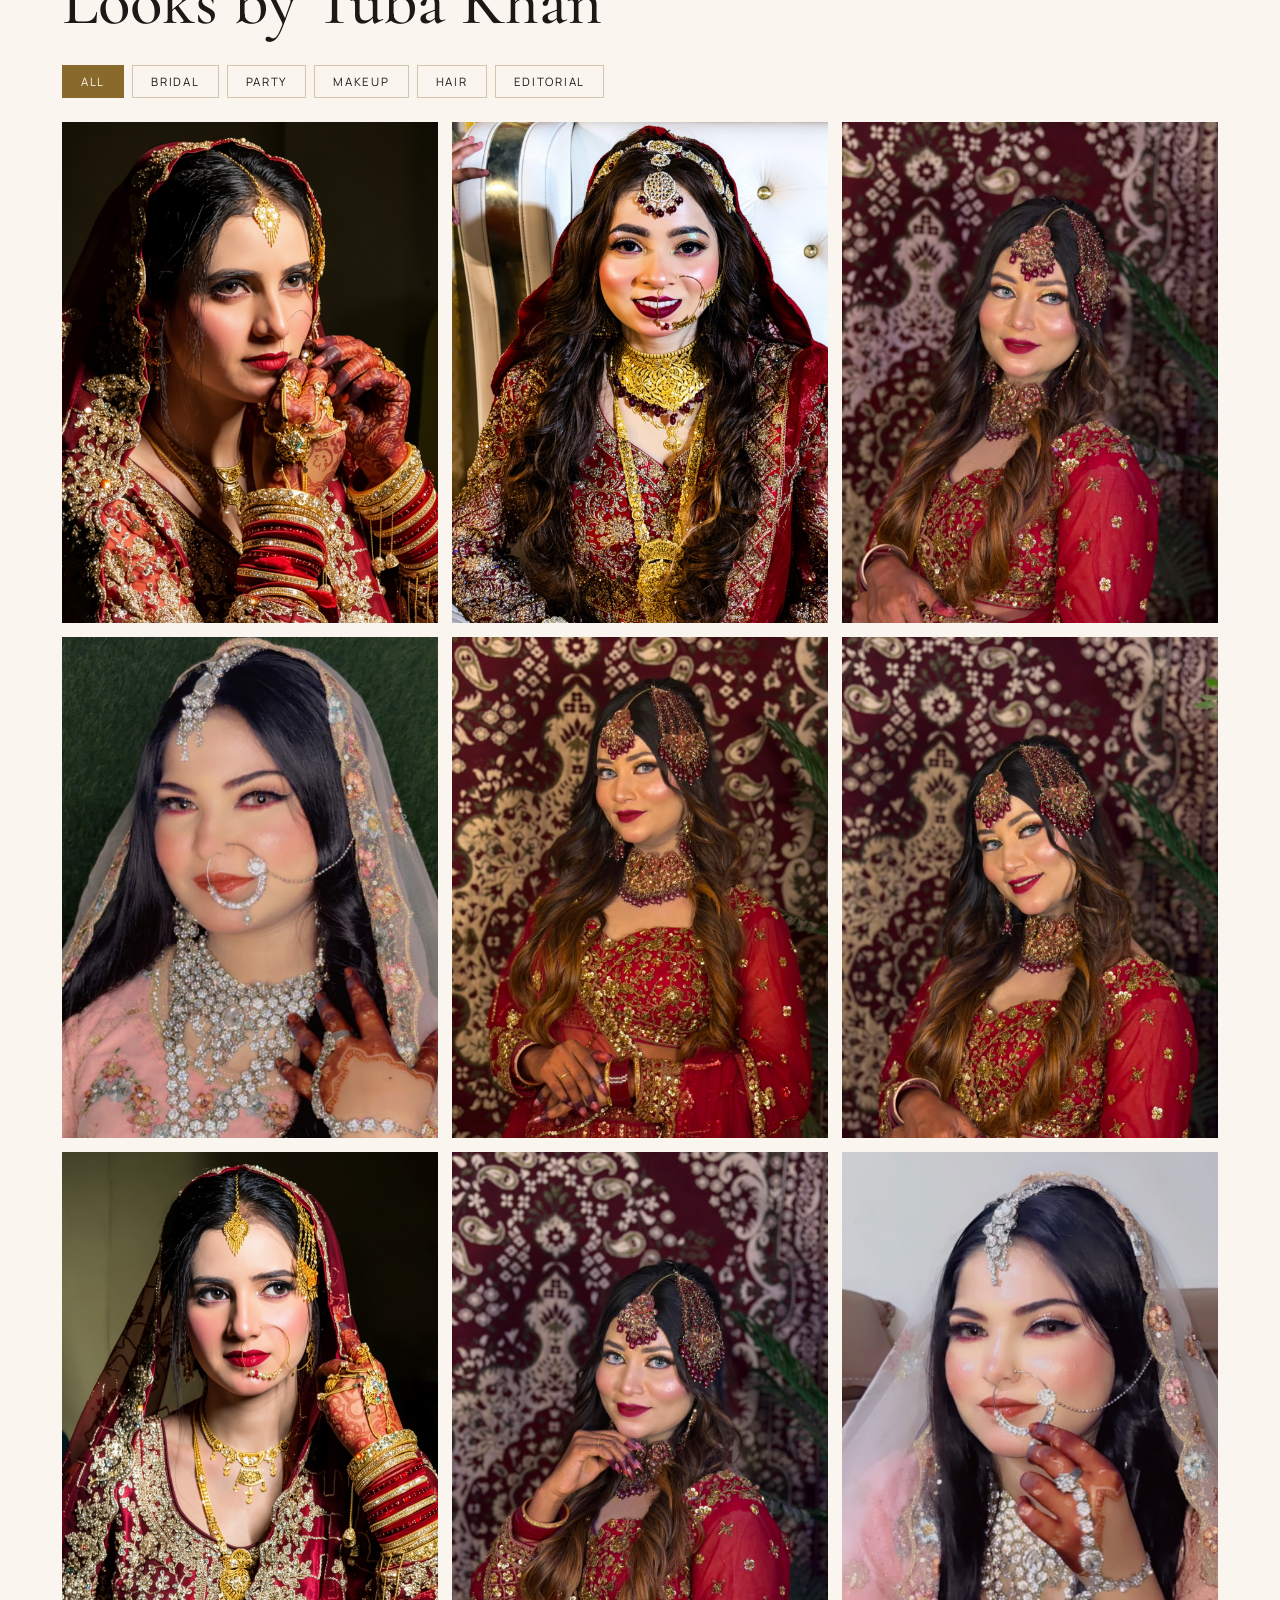
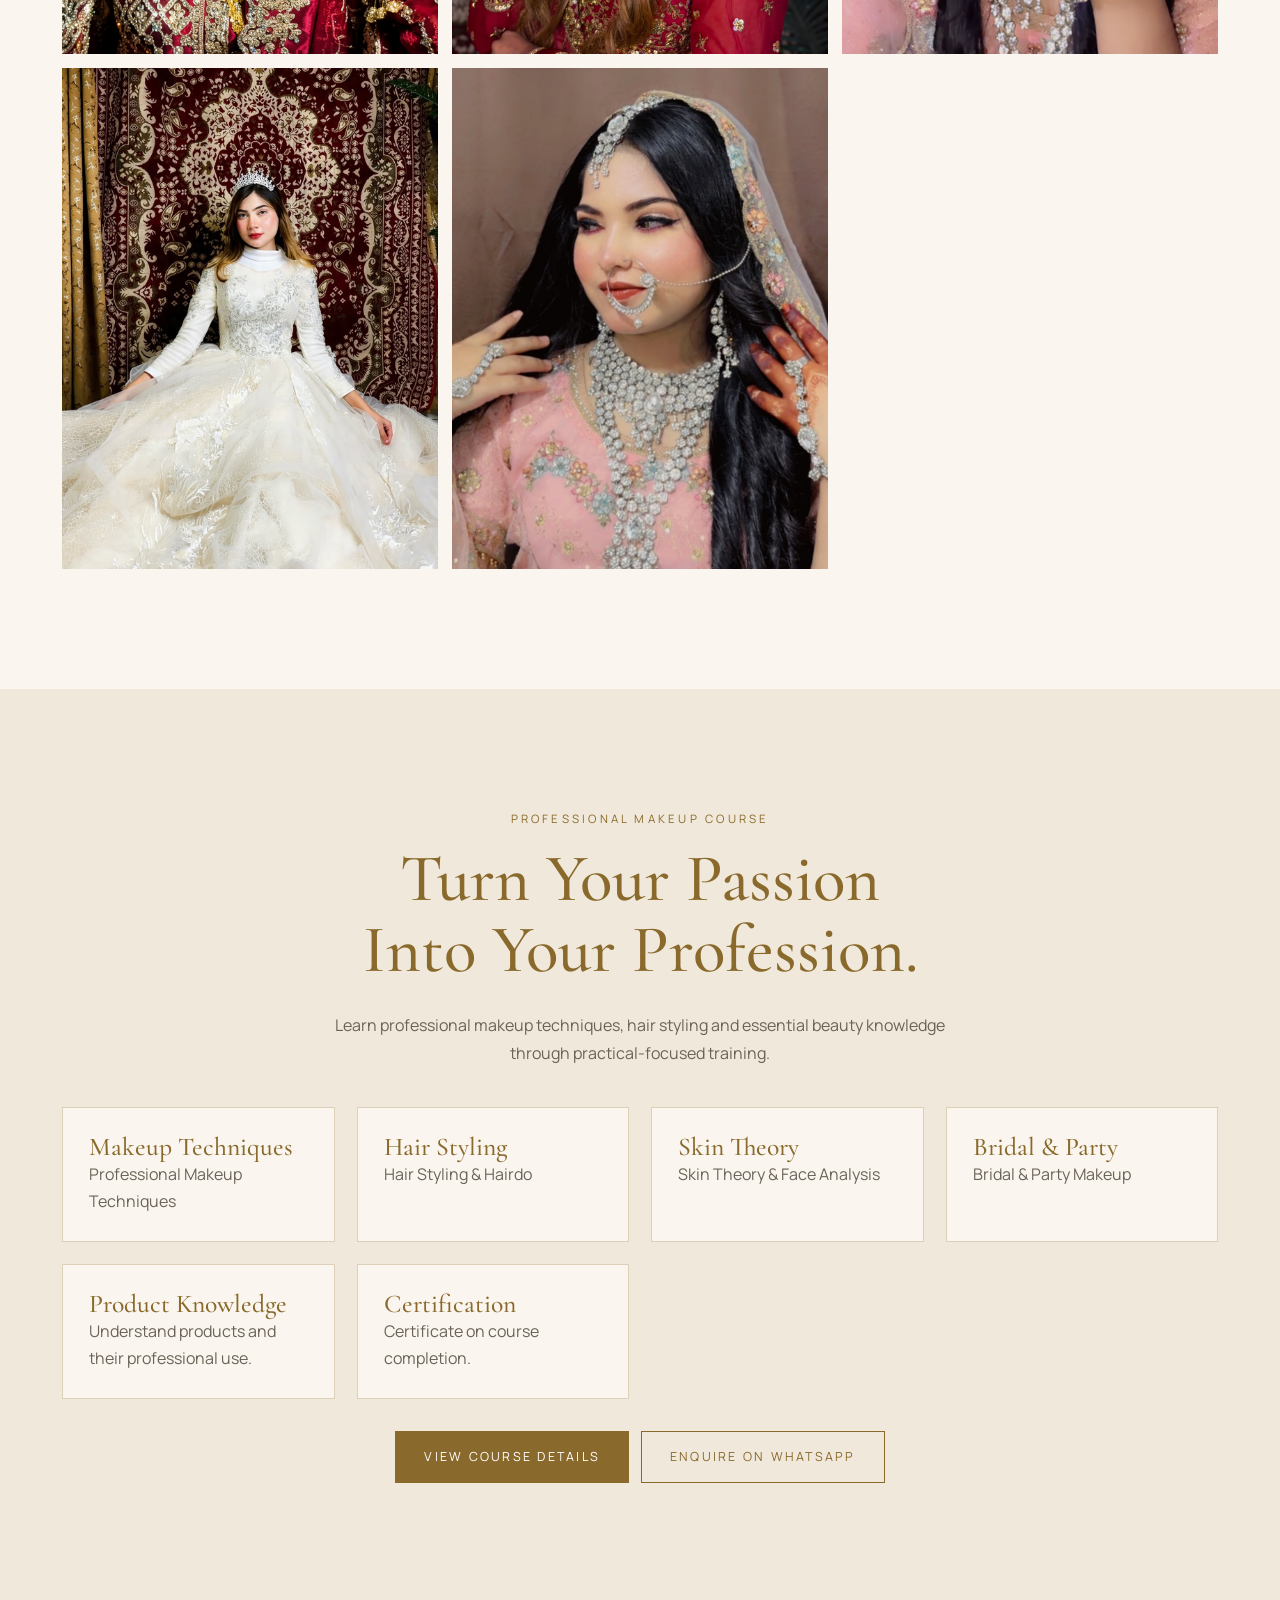
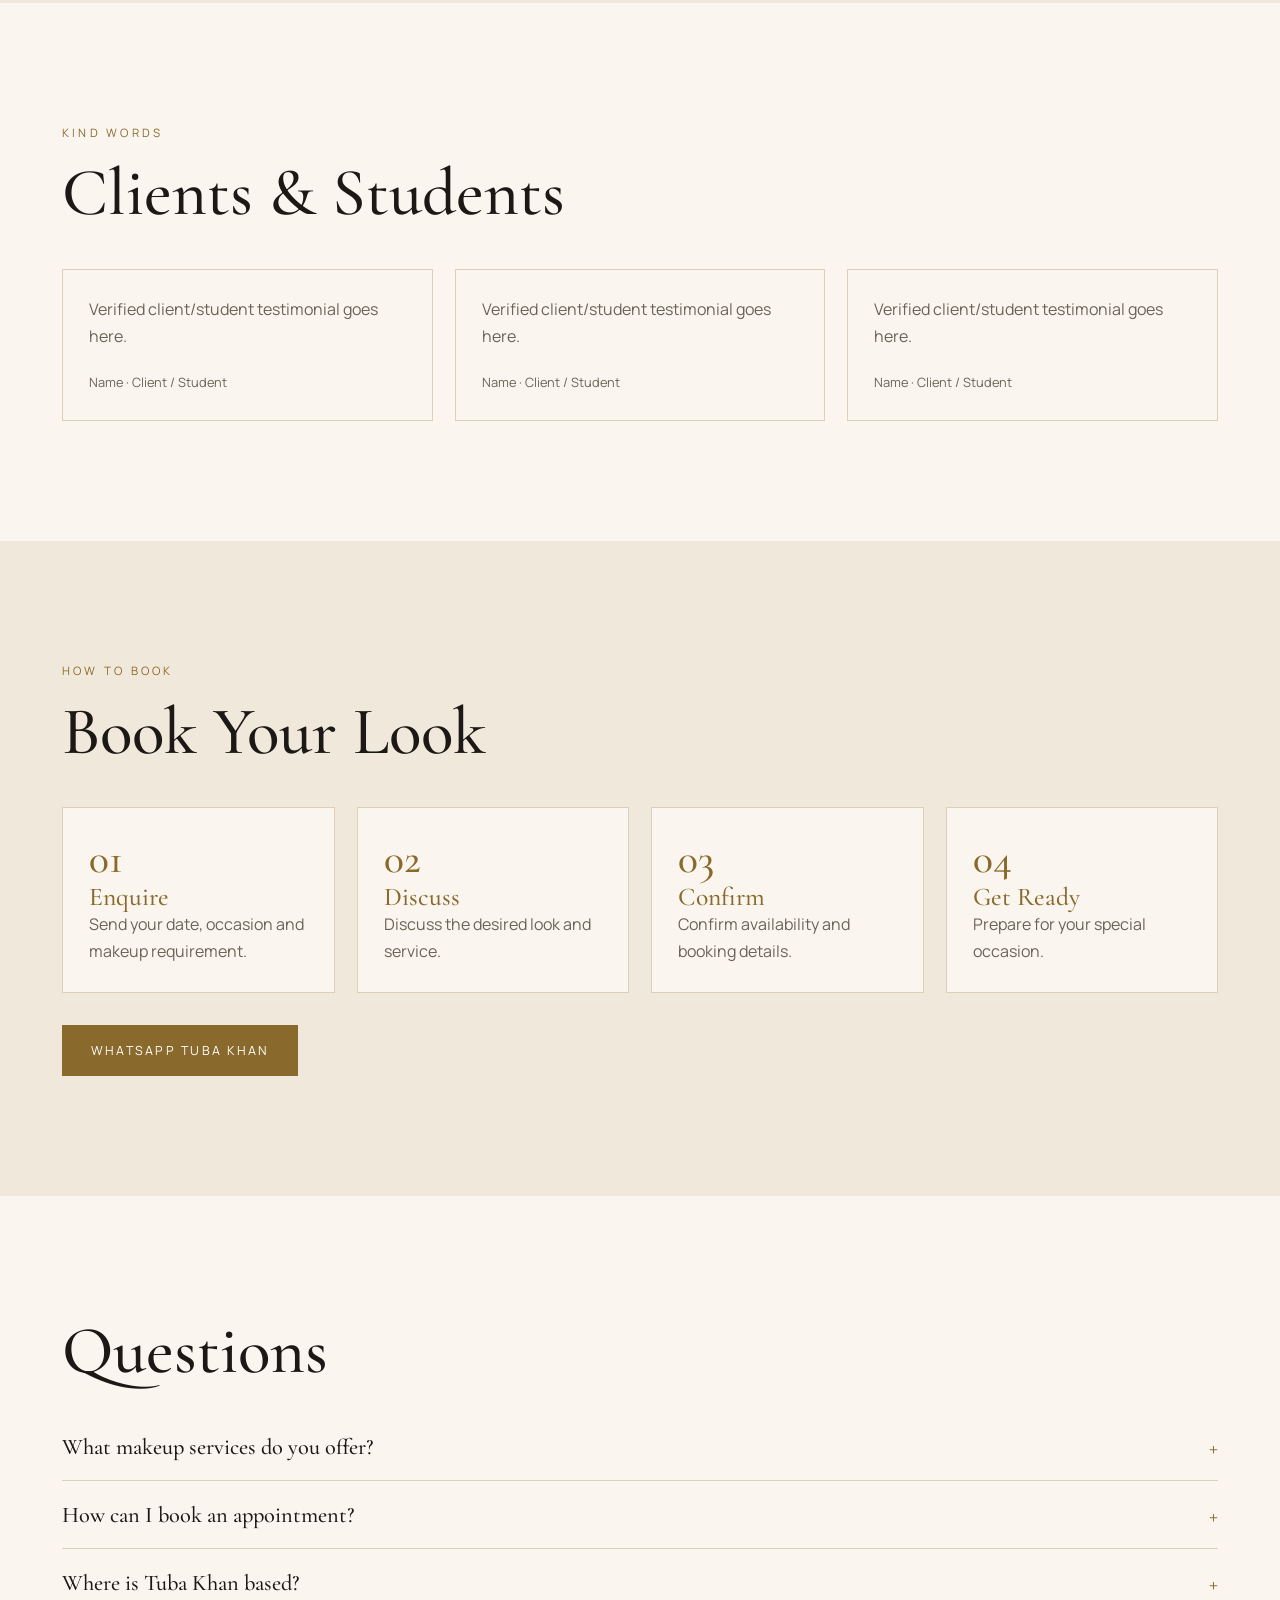
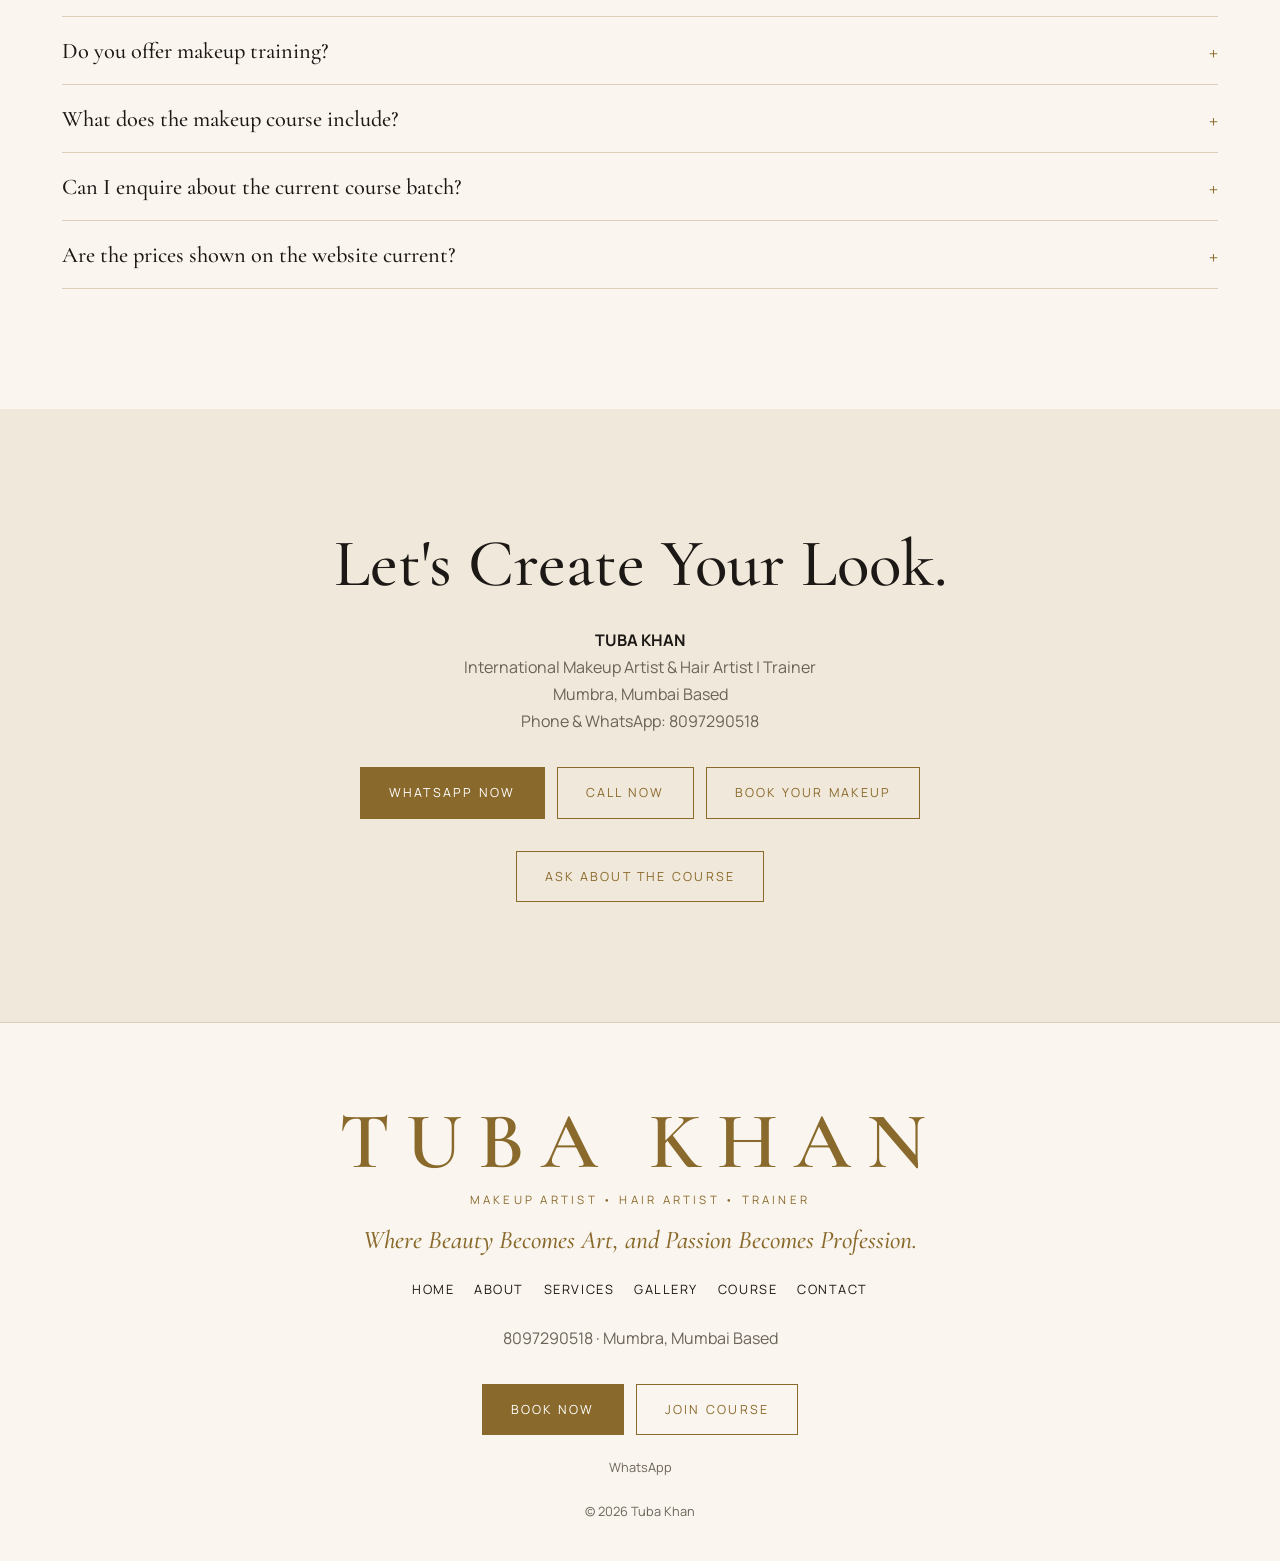
==== commit fe2b603c: "Tuba Khan Updated Version Changes in theme color booking pages" ====
--- a/index.html
+++ b/index.html
@@ -27,7 +27,7 @@
     <h1><span>Beauty</span><span>Becomes</span><span>Art.</span></h1>
     <p style="margin-top:1.4rem;font-size:1.1rem;color:var(--iv)">Creating refined makeup and hair looks for unforgettable moments — while helping aspiring artists turn their passion into a profession.</p>
     <p class="lbl" style="margin-top:1rem">Mumbai Based • Mumbra</p>
-    <div class="btns"><a class="btn fill" data-wa="general" href="#">Book Your Look</a><a class="btn" href="course.html">Explore Makeup Course</a></div>
+    <div class="btns"><a class="btn fill" href="book.html">Book Your Look</a><a class="btn" href="course.html">Explore Makeup Course</a></div>
   </div>
   <span class="scroll">SCROLL</span>
 </section>
@@ -51,7 +51,7 @@
     <span class="lbl">The Signature Services</span>
     <h2>Makeup &amp; Hair for Moments That Matter</h2>
     <div class="grid" id="service-list"></div>
-    <p class="note">Listed prices are promotional prices. Please confirm current pricing and availability before booking.</p>
+    <p class="note">Traveling charge extra. Lenses and lashes are included for bride and HD sider. Your booking is not confirmed until you pay the advance.</p>
   </div>
 </section>
 
@@ -60,7 +60,7 @@
     <p class="big" style="font-size:6rem;margin:auto">01</p>
     <h2>Your Special Day.<br>Your Signature Look.</h2>
     <p>From elegant bridal beauty to glamorous statement looks, create a bridal appearance designed around your personal style.</p>
-    <div class="btns"><a class="btn fill" data-wa="general" href="#">Book Bridal Makeup</a><a class="btn" data-wa="general" href="#">WhatsApp Now</a></div>
+    <div class="btns"><a class="btn fill" href="book.html">Book Bridal Makeup</a><a class="btn" data-wa="general" href="#">WhatsApp Now</a></div>
   </div>
 </section>
 
@@ -110,11 +110,11 @@
     <h2>Clients &amp; Students</h2>
     <div class="grid">
       <!-- Replace with verified client/student testimonial -->
-      <div class="card"><p>She made me feel so beautiful on my wedding day. The makeup was flawless, but still felt like me. I absolutely loved it!</p><p class="note">Name · Aliya</p></div>
+      <div class="card"><p>Verified client/student testimonial goes here.</p><p class="note">Name · Client / Student</p></div>
       <!-- Replace with verified client/student testimonial -->
-      <div class="card"><p>Everything was perfect from start to finish. She was so calm and sweet, and my makeup looked amazing in both photos and real life.</p><p class="note">Name · Tuba</p></div>
+      <div class="card"><p>Verified client/student testimonial goes here.</p><p class="note">Name · Client / Student</p></div>
       <!-- Replace with verified client/student testimonial -->
-      <div class="card"><p>I honestly couldn’t have asked for a better experience. My bridal look was exactly what I dreamed of, and it lasted beautifully throughout the wedding.</p><p class="note">Name · Shanaya</p></div>
+      <div class="card"><p>Verified client/student testimonial goes here.</p><p class="note">Name · Client / Student</p></div>
     </div>
   </div>
 </section>
@@ -142,7 +142,7 @@
     <details><summary>Do you offer makeup training?</summary><p>Yes. Professional makeup training is offered.</p></details>
     <details><summary>What does the makeup course include?</summary><p>Professional makeup techniques, hair styling, skin theory and face analysis, bridal and party makeup, product knowledge, practical training and certification.</p></details>
     <details><summary>Can I enquire about the current course batch?</summary><p>Yes. Contact directly through WhatsApp for current batch information.</p></details>
-    <details><summary>Are the prices shown on the website current?</summary><p>Prices displayed from promotional material should be confirmed directly before booking.</p></details>
+    <details><summary>Are the prices shown on the website current?</summary><p>Listed prices are current as supplied by Tuba Khan. Traveling charge is extra. Booking is confirmed only after the advance payment.</p></details>
   </div>
 </section>
 
@@ -150,7 +150,7 @@
   <div class="wrap">
     <h2>Let's Create Your Look.</h2>
     <p><strong style="color:var(--iv)">TUBA KHAN</strong><br>International Makeup Artist &amp; Hair Artist | Trainer<br>Mumbra, Mumbai Based<br>Phone &amp; WhatsApp: 8097290518</p>
-    <div class="btns" style="justify-content:center"><a class="btn fill" data-wa="general" href="#">WhatsApp Now</a><a class="btn" data-tel href="#">Call Now</a><a class="btn" data-wa="general" href="#">Book Your Makeup</a></div>
+    <div class="btns" style="justify-content:center"><a class="btn fill" data-wa="general" href="#">WhatsApp Now</a><a class="btn" data-tel href="#">Call Now</a><a class="btn" href="book.html">Book Your Makeup</a></div>
     <div class="btns" style="justify-content:center"><a class="btn" data-wa="course" href="#">Ask About the Course</a></div>
   </div>
 </section>
--- a/css/style.css
+++ b/css/style.css
@@ -1,646 +1,110 @@
 /* TUBA KHAN — Black-tie beauty. Edit colours here. */
-:root {
-    --bk: #0a0908;
-    --ch: #1a1816;
-    --gd: #c9a96e;
-    --iv: #f3ece0;
-    --rs: #b99a94;
-    --mut: #a69f93;
-    --hd: "Cormorant Garamond", Georgia, serif;
-    --bd: Manrope, system-ui, sans-serif
-}
+:root{--bk:#faf6ef;--ch:#f0e8da;--gd:#8a6a2c;--iv:#1c1815;--rs:#b99a94;--mut:#6b6358;--hd:"Cormorant Garamond",Georgia,serif;--bd:Manrope,system-ui,sans-serif}
+*{box-sizing:border-box;margin:0}
+html{scroll-behavior:smooth;scroll-padding-top:110px}
+body{background:var(--bk);color:var(--iv);font:400 16px/1.7 var(--bd);overflow-x:hidden;padding-bottom:56px}
+img{max-width:100%;display:block}a{color:inherit;text-decoration:none}
+:focus-visible{outline:2px solid var(--gd);outline-offset:3px}
+h1,h2,h3{font-family:var(--hd);font-weight:500;line-height:1.05;color:var(--iv)}
+h1{font-size:clamp(3.4rem,13vw,9rem);letter-spacing:-.01em}
+h2{font-size:clamp(2.2rem,6vw,4.2rem);margin-bottom:.4em}
+h3{font-size:1.6rem;color:var(--gd)}
+p{max-width:62ch;color:var(--mut)}
+.wrap{max-width:1200px;margin:auto;padding:0 22px}
+section{padding:clamp(64px,10vw,120px) 0}
+.alt{background:var(--ch)}
+.lbl{font-size:.72rem;letter-spacing:.28em;text-transform:uppercase;color:var(--gd);margin-bottom:1rem;display:block}
+.rule{width:64px;height:1px;background:var(--gd);margin:1.4rem 0}
+.btn{display:inline-block;padding:14px 28px;border:1px solid var(--gd);color:var(--gd);font-size:.78rem;letter-spacing:.18em;text-transform:uppercase;background:none;cursor:pointer;transition:.25s}
+.btn:hover,.btn.fill{background:var(--gd);color:var(--bk)}.btn.fill:hover{background:var(--iv);border-color:var(--iv)}
+.btns{display:flex;flex-wrap:wrap;gap:12px;margin-top:2rem}
+/* nav */
+#site-header{position:sticky;top:0;z-index:50}
+header{background:var(--bk);border-bottom:1px solid #ddd0b8}
+.nav{display:flex;align-items:center;justify-content:space-between;height:68px}
+.brand b{font:600 1.5rem var(--hd);letter-spacing:.2em;display:block;line-height:1}
+.brand small{font-size:.58rem;letter-spacing:.2em;color:var(--gd)}
+nav ul{display:flex;gap:26px;list-style:none;padding:0}
+nav a{font-size:.8rem;letter-spacing:.12em;text-transform:uppercase}nav a:hover{color:var(--gd)}
+.cta2{display:flex;gap:10px;align-items:center}.cta2 .btn{padding:10px 18px}
+.burger{display:none;background:none;border:0;color:var(--gd);font-size:1.8rem;cursor:pointer}
+@media(max-width:900px){.burger{display:block}.cta2 .btn:not(.fill){display:none}
+nav{position:fixed;inset:0;z-index:1;background:var(--bk);padding:130px 22px 40px;overflow-y:auto;transform:translateY(-110%);transition:.35s,visibility 0s .35s;visibility:hidden}
+nav.open{transform:none;visibility:visible;transition:.35s}.brand,.cta2{position:relative;z-index:2}body.menu{overflow:hidden}nav ul{flex-direction:column;gap:22px}nav a{font:500 2.2rem var(--hd);text-transform:none}}
+/* hero */
+.hero{min-height:92vh;display:grid;align-items:end;padding:60px 0;background:linear-gradient(90deg,var(--bk) 35%,rgba(10,9,8,.3)),radial-gradient(circle at 80% 30%,#4a3a28,var(--bk) 60%)}
+.hero img.bg{position:absolute;inset:0;width:100%;height:100%;object-fit:cover;z-index:-1}
+.hero{position:relative;isolation:isolate;overflow:hidden}
+.hero h1 span{display:block;animation:up 1s both}.hero h1 span:nth-child(2){animation-delay:.15s}.hero h1 span:nth-child(3){animation-delay:.3s;color:var(--gd)}
+.hero p{animation:up 1s .5s both}.hero .btns{animation:up 1s .65s both}
+@keyframes up{from{opacity:0;transform:translateY(40px)}}
+.scroll{position:absolute;right:22px;bottom:30px;writing-mode:vertical-rl;font-size:.65rem;letter-spacing:.3em;color:var(--gd)}
+/* layout */
+.split{display:grid;grid-template-columns:1fr 1fr;gap:clamp(30px,6vw,80px);align-items:center}
+@media(max-width:800px){.split{grid-template-columns:1fr}}
+.ph{background:linear-gradient(145deg,#efe5d3,#e2d4ba);border:1px solid #ddd0b8;position:relative;aspect-ratio:4/5;overflow:hidden}
+.ph::after{content:attr(data-t);position:absolute;inset:0;display:grid;place-items:center;color:#a89877;font-size:.7rem;letter-spacing:.2em;text-transform:uppercase;text-align:center;padding:10px;z-index:0}
+.ph img{position:absolute;inset:0;width:100%;height:100%;object-fit:cover;z-index:1}
+.grid{display:grid;grid-template-columns:repeat(auto-fit,minmax(240px,1fr));gap:22px;margin-top:2.5rem}
+.card{border:1px solid #ddd0b8;padding:26px;background:var(--bk)}
+.alt .card{background:var(--bk)}
+.card .price{font:500 2.2rem var(--hd);color:var(--gd);margin:.3rem 0}
+.note{font-size:.8rem;margin-top:1.4rem;color:var(--mut)}
+.big{font:italic 500 clamp(1.8rem,5vw,3.4rem)/1.15 var(--hd);color:var(--gd)}
+.bridal{text-align:center;background:radial-gradient(circle,#ecdfc4,var(--bk));}
+.bridal p,.center p{margin:auto}.center{text-align:center}.bridal .btns{justify-content:center}
+.steps{counter-reset:s}.steps .card::before{counter-increment:s;content:"0" counter(s);font:500 2.6rem var(--hd);color:var(--gd);display:block}
+/* gallery */
+.filters{display:flex;flex-wrap:wrap;gap:8px;margin:1.5rem 0}
+.filters button{background:none;border:1px solid #d4c6aa;color:var(--iv);padding:8px 18px;font:.72rem var(--bd);letter-spacing:.15em;text-transform:uppercase;cursor:pointer}
+.filters .on{background:var(--gd);color:var(--bk);border-color:var(--gd)}
+.masonry{columns:3 260px;column-gap:14px}
+.masonry figure{break-inside:avoid;margin-bottom:14px;cursor:zoom-in;overflow:hidden;background:var(--ch)}
+.masonry img{width:100%;transition:transform .6s}.masonry figure:hover img{transform:scale(1.05)}
+.lb{position:fixed;inset:0;background:rgba(0,0,0,.95);z-index:100;display:none;place-items:center}.lb.on{display:grid}
+.lb img{max-height:88vh;max-width:92vw}
+.lb button{position:absolute;background:none;border:0;color:var(--gd);font-size:2.6rem;cursor:pointer;padding:14px}
+.lb .x{top:10px;right:14px}.lb .p{left:6px}.lb .n{right:6px}
+/* faq, banner, contact */
+details{border-bottom:1px solid #ddd0b8;padding:20px 0}
+summary{font:500 1.4rem var(--hd);cursor:pointer;list-style:none;display:flex;justify-content:space-between}
+summary::after{content:"+";color:var(--gd)}details[open] summary::after{content:"–"}
+details p{margin-top:10px}
+.promo{background:var(--gd);color:var(--bk);text-align:center;padding:10px;font-size:.8rem;letter-spacing:.15em;text-transform:uppercase;font-weight:600}
+.admit{border:1px solid var(--gd);padding:36px;text-align:center;margin-top:2rem}
+.admit h3{font-size:2.4rem}
+footer{border-top:1px solid #ddd0b8;padding:70px 0 30px;text-align:center}
+footer .logo{font:600 clamp(2.4rem,9vw,5rem) var(--hd);letter-spacing:.2em;color:var(--gd)}
+footer ul{list-style:none;padding:0;display:flex;flex-wrap:wrap;justify-content:center;gap:20px;margin:24px 0;font-size:.8rem;letter-spacing:.12em;text-transform:uppercase}
+footer p{margin:8px auto}
+.bar{position:fixed;bottom:0;left:0;right:0;z-index:60;display:none;grid-template-columns:repeat(3,1fr);background:var(--bk);border-top:1px solid var(--gd)}
+.bar a{padding:16px 0;text-align:center;font-size:.72rem;letter-spacing:.2em;text-transform:uppercase;color:var(--gd)}.bar a:last-child{background:var(--gd);color:var(--bk)}
+@media(max-width:700px){.bar{display:grid}}@media(min-width:701px){body{padding-bottom:0}}
+.top{position:fixed;right:16px;bottom:76px;z-index:55;width:42px;height:42px;border:1px solid var(--gd);background:var(--bk);color:var(--gd);cursor:pointer;display:none}
+@media(prefers-reduced-motion:reduce){*{animation:none!important;transition:none!important;scroll-behavior:auto!important}}
+/* booking form */
+.form{display:grid;gap:18px}
+.form label{display:grid;gap:6px;font-size:.78rem;letter-spacing:.12em;text-transform:uppercase;color:var(--gd)}
+.form input,.form select,.form textarea{background:var(--ch);border:1px solid #d4c6aa;color:var(--iv);padding:14px;font:1rem var(--bd);width:100%;border-radius:0}
+.form fieldset{border:1px solid #d4c6aa;padding:14px;display:grid;gap:10px}.form legend{padding:0 8px;color:var(--gd);font-size:.78rem;letter-spacing:.12em;text-transform:uppercase}
+.form .chk{display:flex;gap:10px;align-items:center;text-transform:none;letter-spacing:0;font-size:1rem;color:var(--iv)}.form .chk input{width:auto}
+#sum p{margin:6px 0;color:var(--iv)}
+
+/* light-theme hero: soft ivory wash keeps text readable over any photo */
+.hero{background:radial-gradient(circle at 80% 30%,#e8d9bd,var(--bk) 65%)}
+.hero::after{content:"";position:absolute;inset:0;z-index:-1;background:linear-gradient(90deg,rgba(250,246,239,.94) 30%,rgba(250,246,239,.1))}
+@media(max-width:700px){.hero::after{background:linear-gradient(rgba(250,246,239,.6),rgba(250,246,239,.92))}}
+.lb button{color:#fff}
+.btn.fill{color:#fff}.btn.fill:hover{background:var(--iv);color:#fff}
+.bar a:last-child{color:#fff}
+
+.tags{list-style:none;padding:0;display:flex;flex-wrap:wrap;gap:10px;margin-top:1.5rem}.tags li{border:1px solid #d4c6aa;background:var(--bk);padding:10px 18px}
+#facts .card .price{font-size:1.8rem}
 
 
-* {
-    box-sizing: border-box;
-    margin: 0
+
+@media (max-width: 500px) {
+.cta2 a:nth-child(2) {
+    display: none;
 }
-
-html {
-    scroll-behavior: smooth;
-    scroll-padding-top: 80px
-}
-
-body {
-    background: var(--bk);
-    color: var(--iv);
-    font: 400 16px/1.7 var(--bd);
-    overflow-x: hidden;
-    padding-bottom: 56px
-}
-
-img {
-    max-width: 100%;
-    display: block
-}
-
-a {
-    color: inherit;
-    text-decoration: none
-}
-
-:focus-visible {
-    outline: 2px solid var(--gd);
-    outline-offset: 3px
-}
-
-h1,
-h2,
-h3 {
-    font-family: var(--hd);
-    font-weight: 500;
-    line-height: 1.05;
-    color: var(--iv)
-}
-
-h1 {
-    font-size: clamp(3.4rem, 13vw, 9rem);
-    letter-spacing: -.01em
-}
-
-h2 {
-    font-size: clamp(2.2rem, 6vw, 4.2rem);
-    margin-bottom: .4em
-}
-
-h3 {
-    font-size: 1.6rem;
-    color: var(--gd)
-}
-
-p {
-    max-width: 62ch;
-    color: var(--mut)
-}
-
-.wrap {
-    max-width: 1200px;
-    margin: auto;
-    padding: 0 22px
-}
-
-section {
-    padding: clamp(64px, 10vw, 120px) 0
-}
-
-.alt {
-    background: var(--ch)
-}
-
-.lbl {
-    font-size: .72rem;
-    letter-spacing: .28em;
-    text-transform: uppercase;
-    color: var(--gd);
-    margin-bottom: 1rem;
-    display: block
-}
-
-.lbl2{
-    color: var(--bk);
-}
-
-.rule {
-    width: 64px;
-    height: 1px;
-    background: var(--gd);
-    margin: 1.4rem 0
-}
-
-.btn {
-    display: inline-block;
-    padding: 14px 28px;
-    border: 1px solid var(--gd);
-    color: var(--gd);
-    font-size: .78rem;
-    letter-spacing: .18em;
-    text-transform: uppercase;
-    background: none;
-    cursor: pointer;
-    transition: .25s
-}
-
-.btn:hover,
-.btn.fill {
-    background: var(--gd);
-    color: var(--bk)
-}
-
-.btn.fill:hover {
-    background: var(--iv);
-    border-color: var(--iv)
-}
-
-.btns {
-    display: flex;
-    flex-wrap: wrap;
-    gap: 12px;
-    margin-top: 2rem
-}
-
-/* nav */
-header {
-    position: sticky;
-    top: 0;
-    z-index: 50;
-    background: rgba(10, 9, 8, .92);
-    backdrop-filter: blur(8px);
-    border-bottom: 1px solid #2a2622
-}
-
-.nav {
-    display: flex;
-    align-items: center;
-    justify-content: space-between;
-    height: 68px
-}
-
-.brand b {
-    font: 600 1.5rem var(--hd);
-    letter-spacing: .2em;
-    display: block;
-    line-height: 1;
-    color: var(--gd);
-}
-
-.brand small {
-    font-size: .58rem;
-    letter-spacing: .2em;
-    color: var(--gd)
-}
-
-nav ul {
-    display: flex;
-    gap: 26px;
-    list-style: none;
-    padding: 0
-}
-
-nav a {
-    font-size: .8rem;
-    letter-spacing: .12em;
-    text-transform: uppercase
-}
-
-nav a:hover {
-    color: var(--gd)
-}
-
-.cta2 {
-    display: flex;
-    gap: 10px;
-    align-items: center
-}
-
-.cta2 .btn {
-    padding: 10px 18px
-}
-
-.burger {
-    display: none;
-    background: none;
-    border: 0;
-    color: var(--gd);
-    font-size: 1.8rem;
-    cursor: pointer
-}
-
-@media(max-width:900px) {
-    .burger {
-        display: block
-    }
-
-    .cta2 .btn:not(.fill) {
-        display: none
-    }
-
-    nav {
-        position: fixed;
-        inset: 68px 0 0;
-        background: var(--bk);
-        padding: 40px 22px;
-        transform: translateY(-110%);
-        transition: .35s;
-        visibility: hidden
-    }
-
-    nav.open {
-        transform: none;
-        visibility: visible
-    }
-
-    nav ul {
-        flex-direction: column;
-        gap: 22px
-    }
-
-    nav a {
-        font: 500 2.2rem var(--hd);
-        text-transform: none
-    }
-}
-
-/* hero */
-.hero {
-    min-height: 92vh;
-    display: grid;
-    align-items: end;
-    padding: 60px 0;
-    background: linear-gradient(90deg, var(--bk) 35%, rgba(10, 9, 8, .3)), radial-gradient(circle at 80% 30%, #4a3a28, var(--bk) 60%)
-}
-
-.hero img.bg {
-    position: absolute;
-    inset: 0;
-    width: 100%;
-    height: 100%;
-    object-fit: cover;
-    z-index: -1
-}
-
-.hero {
-    position: relative;
-    isolation: isolate;
-    overflow: hidden
-}
-
-.hero h1 span {
-    display: block;
-    animation: up 1s both
-}
-
-.hero h1 span:nth-child(2) {
-    animation-delay: .15s
-}
-
-.hero h1 span:nth-child(3) {
-    animation-delay: .3s;
-    color: var(--gd)
-}
-
-.hero p {
-    animation: up 1s .5s both
-}
-
-.hero .btns {
-    animation: up 1s .65s both
-}
-
-@keyframes up {
-    from {
-        opacity: 0;
-        transform: translateY(40px)
-    }
-}
-
-.scroll {
-    position: absolute;
-    right: 22px;
-    bottom: 30px;
-    writing-mode: vertical-rl;
-    font-size: .65rem;
-    letter-spacing: .3em;
-    color: var(--gd)
-}
-
-/* layout */
-.split {
-    display: grid;
-    grid-template-columns: 1fr 1fr;
-    gap: clamp(30px, 6vw, 80px);
-    align-items: center
-}
-
-@media(max-width:800px) {
-    .split {
-        grid-template-columns: 1fr
-    }
-}
-
-.ph {
-    background: linear-gradient(145deg, #2c2620, #14110f);
-    border: 1px solid #2f2a24;
-    position: relative;
-    aspect-ratio: 4/5;
-    overflow: hidden
-}
-
-.ph::after {
-    content: attr(data-t);
-    position: absolute;
-    inset: 0;
-    display: grid;
-    place-items: center;
-    color: #5c5346;
-    font-size: .7rem;
-    letter-spacing: .2em;
-    text-transform: uppercase;
-    text-align: center;
-    padding: 10px;
-    z-index: 0
-}
-
-.ph img {
-    position: absolute;
-    inset: 0;
-    width: 100%;
-    height: 100%;
-    object-fit: cover;
-    z-index: 1
-}
-
-.grid {
-    display: grid;
-    grid-template-columns: repeat(auto-fit, minmax(240px, 1fr));
-    gap: 22px;
-    margin-top: 2.5rem
-}
-
-.card {
-    border: 1px solid #2f2a24;
-    padding: 26px;
-    background: var(--bk)
-}
-
-.alt .card {
-    background: var(--bk)
-}
-
-.card .price {
-    font: 500 2.2rem var(--hd);
-    color: var(--gd);
-    margin: .3rem 0
-}
-
-.note {
-    font-size: .8rem;
-    margin-top: 1.4rem;
-    color: var(--mut)
-}
-
-.big {
-    font: italic 500 clamp(1.8rem, 5vw, 3.4rem)/1.15 var(--hd);
-    color: var(--gd)
-}
-
-.bridal {
-    text-align: center;
-    background: linear-gradient(rgba(10, 9, 8, .7), rgba(10, 9, 8, .85)), radial-gradient(circle, #3d2f22, var(--bk));
-}
-
-.bridal p,
-.center p {
-    margin: auto
-}
-
-.center {
-    text-align: center
-}
-
-.bridal .btns {
-    justify-content: center
-}
-
-.steps {
-    counter-reset: s
-}
-
-.steps .card::before {
-    counter-increment: s;
-    content: "0" counter(s);
-    font: 500 2.6rem var(--hd);
-    color: var(--gd);
-    display: block
-}
-
-/* gallery */
-.filters {
-    display: flex;
-    flex-wrap: wrap;
-    gap: 8px;
-    margin: 1.5rem 0
-}
-
-.filters button {
-    background: none;
-    border: 1px solid #3a342d;
-    color: var(--iv);
-    padding: 8px 18px;
-    font: .72rem var(--bd);
-    letter-spacing: .15em;
-    text-transform: uppercase;
-    cursor: pointer
-}
-
-.filters .on {
-    background: var(--gd);
-    color: var(--bk);
-    border-color: var(--gd)
-}
-
-.masonry {
-    columns: 3 260px;
-    column-gap: 14px
-}
-
-.masonry figure {
-    break-inside: avoid;
-    margin-bottom: 14px;
-    cursor: zoom-in;
-    overflow: hidden;
-    background: var(--ch)
-}
-
-.masonry img {
-    width: 100%;
-    transition: transform .6s
-}
-
-.masonry figure:hover img {
-    transform: scale(1.05)
-}
-
-.lb {
-    position: fixed;
-    inset: 0;
-    background: rgba(0, 0, 0, .95);
-    z-index: 100;
-    display: none;
-    place-items: center
-}
-
-.lb.on {
-    display: grid
-}
-
-.lb img {
-    max-height: 88vh;
-    max-width: 92vw
-}
-
-.lb button {
-    position: absolute;
-    background: none;
-    border: 0;
-    color: var(--gd);
-    font-size: 2.6rem;
-    cursor: pointer;
-    padding: 14px
-}
-
-.lb .x {
-    top: 10px;
-    right: 14px
-}
-
-.lb .p {
-    left: 6px
-}
-
-.lb .n {
-    right: 6px
-}
-
-/* faq, banner, contact */
-details {
-    border-bottom: 1px solid #2f2a24;
-    padding: 20px 0
-}
-
-summary {
-    font: 500 1.4rem var(--hd);
-    cursor: pointer;
-    list-style: none;
-    display: flex;
-    justify-content: space-between
-}
-
-summary::after {
-    content: "+";
-    color: var(--gd)
-}
-
-details[open] summary::after {
-    content: "–"
-}
-
-details p {
-    margin-top: 10px
-}
-
-.promo {
-    background: var(--gd);
-    color: var(--bk);
-    text-align: center;
-    padding: 10px;
-    font-size: .8rem;
-    letter-spacing: .15em;
-    text-transform: uppercase;
-    font-weight: 600
-}
-
-.admit {
-    border: 1px solid var(--gd);
-    padding: 36px;
-    text-align: center;
-    margin-top: 2rem
-}
-
-.admit h3 {
-    font-size: 2.4rem
-}
-
-footer {
-    border-top: 1px solid #2a2622;
-    padding: 70px 0 30px;
-    text-align: center
-}
-
-footer .logo {
-    font: 600 clamp(2.4rem, 9vw, 5rem) var(--hd);
-    letter-spacing: .2em;
-    color: var(--gd)
-}
-
-footer ul {
-    list-style: none;
-    padding: 0;
-    display: flex;
-    flex-wrap: wrap;
-    justify-content: center;
-    gap: 20px;
-    margin: 24px 0;
-    font-size: .8rem;
-    letter-spacing: .12em;
-    text-transform: uppercase
-}
-
-footer p {
-    margin: 8px auto
-}
-
-.bar {
-    position: fixed;
-    bottom: 0;
-    left: 0;
-    right: 0;
-    z-index: 60;
-    display: none;
-    grid-template-columns: repeat(3, 1fr);
-    background: var(--bk);
-    border-top: 1px solid var(--gd)
-}
-
-.bar a {
-    padding: 16px 0;
-    text-align: center;
-    font-size: .72rem;
-    letter-spacing: .2em;
-    text-transform: uppercase;
-    color: var(--gd)
-}
-
-.bar a:last-child {
-    background: var(--gd);
-    color: var(--bk)
-}
-
-@media(max-width:700px) {
-    .bar {
-        display: grid
-    }
-}
-
-@media(min-width:701px) {
-    body {
-        padding-bottom: 0
-    }
-}
-
-.top {
-    position: fixed;
-    right: 16px;
-    bottom: 76px;
-    z-index: 55;
-    width: 42px;
-    height: 42px;
-    border: 1px solid var(--gd);
-    background: var(--bk);
-    color: var(--gd);
-    cursor: pointer;
-    display: none
-}
-
-@media(prefers-reduced-motion:reduce) {
-    * {
-        animation: none !important;
-        transition: none !important;
-        scroll-behavior: auto !important
-    }
-}
-
-@media(max-width:500px) {
-    .cta2 a:nth-child(2){
-        display: none;
-    }
 }
